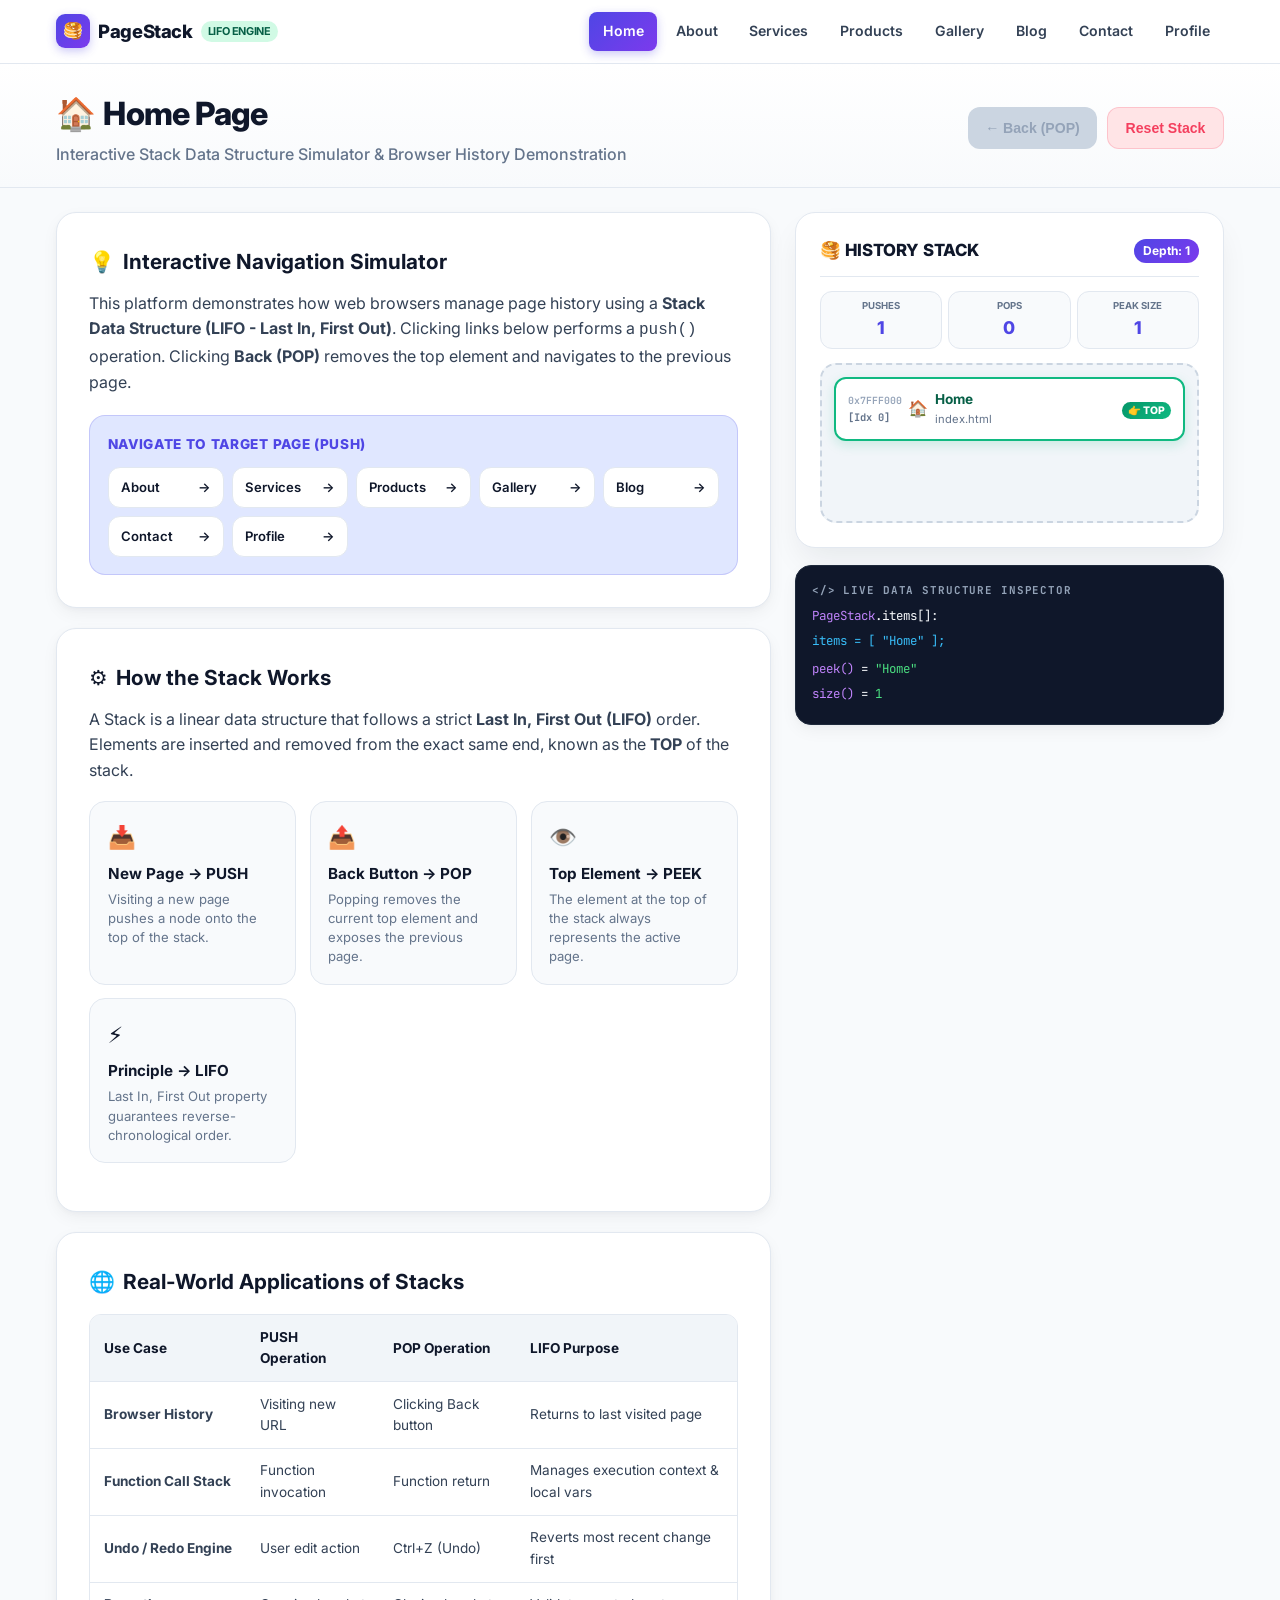
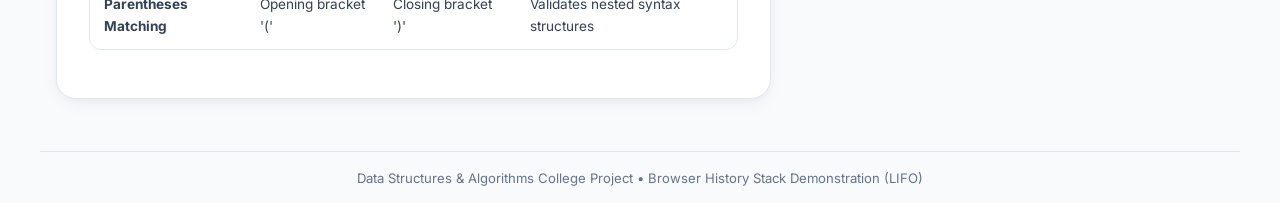
==== index.html @ 288c8013 "Transform mobile experience into native Mobile App UI: fixed bottom tab bar, floating stack controll" ====
<!DOCTYPE html>
<html lang="en">
<head>
    <meta charset="UTF-8">
    <meta name="viewport" content="width=device-width, initial-scale=1.0, shrink-to-fit=no">
    <title>Home - Page Stack History Demo</title>
    <link rel="stylesheet" href="css/style.css?v=1790517485830">
</head>
<body>

    <!-- Header Navbar -->
    <header class="site-header">
        <div class="header-container">
            <a href="index.html" class="brand-logo" data-page="Home">
                <div class="brand-icon">🥞</div>
                <span>PageStack</span>
                <span class="brand-badge">LIFO Engine</span>
            </a>
            <button class="mobile-toggle" aria-label="Toggle Menu">☰ Menu</button>
            <nav>
                <ul class="nav-menu">
                    <li><a href="index.html" class="nav-link active" data-page="Home">Home</a></li>
                    <li><a href="about.html" class="nav-link" data-page="About">About</a></li>
                    <li><a href="services.html" class="nav-link" data-page="Services">Services</a></li>
                    <li><a href="products.html" class="nav-link" data-page="Products">Products</a></li>
                    <li><a href="gallery.html" class="nav-link" data-page="Gallery">Gallery</a></li>
                    <li><a href="blog.html" class="nav-link" data-page="Blog">Blog</a></li>
                    <li><a href="contact.html" class="nav-link" data-page="Contact">Contact</a></li>
                    <li><a href="profile.html" class="nav-link" data-page="Profile">Profile</a></li>
                </ul>
            </nav>
        </div>
    </header>

    <!-- Hero Banner Header -->
    <section class="page-hero">
        <div class="hero-container">
            <div class="hero-title-group">
                <h1><span>🏠</span> Home Page</h1>
                <p class="hero-subtitle">Interactive Stack Data Structure Simulator & Browser History Demonstration</p>
            </div>
            <div class="control-actions">
                <button class="btn btn-back">← Back (POP)</button>
                <button class="btn btn-reset-stack">Reset Stack</button>
            </div>
        </div>
    </section>

    <!-- Main Content Layout -->
    <main class="main-layout">
        
        <!-- Left Main Content Column -->
        <section class="content-column">
            
            <div class="content-card">
                <h2 class="card-heading"><span>💡</span> Interactive Navigation Simulator</h2>
                <p class="card-intro">
                    This platform demonstrates how web browsers manage page history using a 
                    <strong>Stack Data Structure (LIFO - Last In, First Out)</strong>. 
                    Clicking links below performs a <code>push()</code> operation. Clicking <strong>Back (POP)</strong> 
                    removes the top element and navigates to the previous page.
                </p>

                <div class="quick-nav-card">
                    <div class="quick-nav-header">Navigate to Target Page (PUSH)</div>
                    <div class="quick-nav-links">
                        <a href="about.html" class="quick-nav-link" data-page="About">About <span>→</span></a>
                        <a href="services.html" class="quick-nav-link" data-page="Services">Services <span>→</span></a>
                        <a href="products.html" class="quick-nav-link" data-page="Products">Products <span>→</span></a>
                        <a href="gallery.html" class="quick-nav-link" data-page="Gallery">Gallery <span>→</span></a>
                        <a href="blog.html" class="quick-nav-link" data-page="Blog">Blog <span>→</span></a>
                        <a href="contact.html" class="quick-nav-link" data-page="Contact">Contact <span>→</span></a>
                        <a href="profile.html" class="quick-nav-link" data-page="Profile">Profile <span>→</span></a>
                    </div>
                </div>
            </div>

            <!-- "How the Stack Works" Educational Section -->
            <div class="content-card">
                <h2 class="card-heading"><span>⚙️</span> How the Stack Works</h2>
                <p class="card-intro">
                    A Stack is a linear data structure that follows a strict <strong>Last In, First Out (LIFO)</strong> order. 
                    Elements are inserted and removed from the exact same end, known as the <strong>TOP</strong> of the stack.
                </p>

                <div class="feature-grid">
                    <div class="feature-box">
                        <div class="feature-icon">📥</div>
                        <div class="feature-title">New Page &rarr; PUSH</div>
                        <div class="feature-desc">Visiting a new page pushes a node onto the top of the stack.</div>
                    </div>
                    <div class="feature-box">
                        <div class="feature-icon">📤</div>
                        <div class="feature-title">Back Button &rarr; POP</div>
                        <div class="feature-desc">Popping removes the current top element and exposes the previous page.</div>
                    </div>
                    <div class="feature-box">
                        <div class="feature-icon">👁️</div>
                        <div class="feature-title">Top Element &rarr; PEEK</div>
                        <div class="feature-desc">The element at the top of the stack always represents the active page.</div>
                    </div>
                    <div class="feature-box">
                        <div class="feature-icon">⚡</div>
                        <div class="feature-title">Principle &rarr; LIFO</div>
                        <div class="feature-desc">Last In, First Out property guarantees reverse-chronological order.</div>
                    </div>
                </div>
            </div>

            <!-- Real World Applications -->
            <div class="content-card">
                <h2 class="card-heading"><span>🌐</span> Real-World Applications of Stacks</h2>
                <div class="ds-table-wrapper">
                    <table class="ds-table">
                        <thead>
                            <tr>
                                <th>Use Case</th>
                                <th>PUSH Operation</th>
                                <th>POP Operation</th>
                                <th>LIFO Purpose</th>
                            </tr>
                        </thead>
                        <tbody>
                            <tr>
                                <td><strong>Browser History</strong></td>
                                <td>Visiting new URL</td>
                                <td>Clicking Back button</td>
                                <td>Returns to last visited page</td>
                            </tr>
                            <tr>
                                <td><strong>Function Call Stack</strong></td>
                                <td>Function invocation</td>
                                <td>Function return</td>
                                <td>Manages execution context & local vars</td>
                            </tr>
                            <tr>
                                <td><strong>Undo / Redo Engine</strong></td>
                                <td>User edit action</td>
                                <td>Ctrl+Z (Undo)</td>
                                <td>Reverts most recent change first</td>
                            </tr>
                            <tr>
                                <td><strong>Parentheses Matching</strong></td>
                                <td>Opening bracket '('</td>
                                <td>Closing bracket ')'</td>
                                <td>Validates nested syntax structures</td>
                            </tr>
                        </tbody>
                    </table>
                </div>
            </div>

        </section>

        <!-- Right Column: Visual Stack & State Inspector -->
        <aside class="sidebar-column">
            <div class="sidebar-stack-wrapper">
                
                <!-- Visual Memory Stack Card -->
                <div class="stack-card">
                    <div class="stack-header">
                        <div class="stack-title">
                            <span>🥞 HISTORY STACK</span>
                        </div>
                        <span class="stack-counter">Depth: <span id="stack-size-count">0</span></span>
                    </div>

                    <!-- Operation Metrics Dashboard -->
                    <div class="stats-row">
                        <div class="stat-card">
                            <div class="stat-label">PUSHES</div>
                            <div class="stat-val" id="stat-push-count">0</div>
                        </div>
                        <div class="stat-card">
                            <div class="stat-label">POPS</div>
                            <div class="stat-val" id="stat-pop-count">0</div>
                        </div>
                        <div class="stat-card">
                            <div class="stat-label">PEAK SIZE</div>
                            <div class="stat-val" id="stat-peak-count">0</div>
                        </div>
                    </div>

                    <!-- Visual Layered Stack Container -->
                    <div class="stack-viewport" id="visual-stack-container">
                        <!-- Dynamic stack items rendered here -->
                    </div>
                </div>

                <!-- Live Data Structure Inspector -->
                <div class="ds-inspector-card">
                    <div class="ds-inspector-header">&lt;/&gt; Live Data Structure Inspector</div>
                    <div class="ds-line"><span class="ds-var">PageStack</span>.items[]:</div>
                    <div class="ds-line" id="ds-array-code" style="color: #38bdf8;">items = [ "Home" ];</div>
                    <div class="ds-line" style="margin-top: 0.5rem;"><span class="ds-var">peek()</span> = <span class="ds-val" id="ds-peek-value">"Home"</span></div>
                    <div class="ds-line"><span class="ds-var">size()</span> = <span class="ds-val" id="ds-size-value">1</span></div>
                </div>

            </div>
        </aside>

    </main>

    <footer class="site-footer">
        <p>Data Structures & Algorithms College Project &bull; Browser History Stack Demonstration (LIFO)</p>
    </footer>

    <script src="js/stack.js?v=1790517485830"></script>
</body>
</html>
---- css/style.css ----
/* --------------------------------------------------------------------------
 * PageStack - Mobile App Architecture & Responsive Stylesheet
 * Responsive across Mobile (320px+), Tablet, and Desktop
 * -------------------------------------------------------------------------- */

@import url('https://fonts.googleapis.com/css2?family=Inter:wght@400;500;600;700;800&family=JetBrains+Mono:wght@500;700&display=swap');

:root {
    --font-main: 'Inter', system-ui, -apple-system, BlinkMacSystemFont, sans-serif;
    --font-code: 'JetBrains Mono', Consolas, monospace;
    
    /* Slate & Dark Neutrals */
    --bg-main: #f8fafc;
    --card-bg: #ffffff;
    --border-color: #e2e8f0;
    --border-hover: #cbd5e1;
    --text-primary: #0f172a;
    --text-secondary: #334155;
    --text-muted: #64748b;
    
    /* Vibrant Pastel & Accent Colors */
    --primary: #4f46e5;
    --primary-gradient: linear-gradient(135deg, #4f46e5 0%, #7c3aed 100%);
    --primary-light: #eef2ff;
    --primary-soft: #e0e7ff;
    
    --top-accent: #10b981;
    --top-gradient: linear-gradient(135deg, #059669 0%, #10b981 100%);
    --top-soft: #d1fae5;
    --top-text: #065f46;
    
    --accent-cyan: #06b6d4;
    --accent-amber: #f59e0b;
    --accent-rose: #f43f5e;
    --accent-rose-soft: #ffe4e6;
    
    --radius-sm: 8px;
    --radius-md: 12px;
    --radius-lg: 16px;
    --radius-xl: 20px;
    
    --shadow-sm: 0 2px 4px rgba(15, 23, 42, 0.04);
    --shadow-md: 0 6px 18px -2px rgba(15, 23, 42, 0.06), 0 2px 6px -1px rgba(15, 23, 42, 0.03);
    --shadow-lg: 0 16px 32px -6px rgba(15, 23, 42, 0.08);
}

/* Base Reset to stop body overflow */
*, *::before, *::after {
    box-sizing: border-box;
    margin: 0;
    padding: 0;
    max-width: 100%;
}

html, body {
    width: 100%;
    max-width: 100%;
    overflow-x: hidden !important;
    position: relative;
    background-color: var(--bg-main);
    color: var(--text-primary);
    font-family: var(--font-main);
    line-height: 1.6;
    -webkit-font-smoothing: antialiased;
}

/* Header & Navigation */
.site-header {
    width: 100%;
    background-color: rgba(255, 255, 255, 0.98);
    backdrop-filter: blur(12px);
    border-bottom: 1px solid var(--border-color);
    position: sticky;
    top: 0;
    z-index: 500;
}

.header-container {
    width: 100%;
    max-width: 1200px;
    margin: 0 auto;
    padding: 0.75rem 1rem;
    display: flex;
    justify-content: space-between;
    align-items: center;
    gap: 0.75rem;
}

.brand-logo {
    display: flex;
    align-items: center;
    gap: 0.5rem;
    font-size: 1.15rem;
    font-weight: 800;
    color: var(--text-primary);
    text-decoration: none;
    letter-spacing: -0.02em;
    flex-shrink: 0;
}

.brand-icon {
    width: 34px;
    height: 34px;
    background: var(--primary-gradient);
    color: #ffffff;
    border-radius: 9px;
    display: flex;
    align-items: center;
    justify-content: center;
    font-size: 1rem;
    box-shadow: 0 3px 10px rgba(79, 70, 229, 0.3);
}

.brand-badge {
    background: var(--top-soft);
    color: var(--top-text);
    font-size: 0.68rem;
    padding: 2px 7px;
    border-radius: 12px;
    font-weight: 700;
    text-transform: uppercase;
}

/* Mobile Toggle Hamburger */
.mobile-toggle {
    display: none;
    background: #f1f5f9;
    border: 1px solid var(--border-color);
    border-radius: var(--radius-sm);
    padding: 0.4rem 0.75rem;
    font-size: 0.9rem;
    font-weight: 700;
    cursor: pointer;
    color: var(--text-primary);
    min-height: 40px;
    align-items: center;
    justify-content: center;
    gap: 0.4rem;
}

.nav-menu {
    display: flex;
    align-items: center;
    gap: 0.3rem;
    list-style: none;
}

.nav-link {
    display: inline-flex;
    align-items: center;
    padding: 0.5rem 0.85rem;
    color: var(--text-secondary);
    text-decoration: none;
    border-radius: var(--radius-sm);
    font-weight: 600;
    font-size: 0.88rem;
    min-height: 38px;
    transition: all 0.2s ease;
}

.nav-link:hover {
    color: var(--primary);
    background-color: var(--primary-soft);
}

.nav-link.active {
    color: #ffffff;
    background: var(--primary-gradient);
    box-shadow: 0 3px 10px rgba(79, 70, 229, 0.3);
}

/* Hero Section */
.page-hero {
    width: 100%;
    background: linear-gradient(180deg, #ffffff 0%, var(--bg-main) 100%);
    border-bottom: 1px solid var(--border-color);
    padding: 1.5rem 0 1.25rem 0;
}

.hero-container {
    width: 100%;
    max-width: 1200px;
    margin: 0 auto;
    padding: 0 1rem;
    display: flex;
    justify-content: space-between;
    align-items: center;
    flex-wrap: wrap;
    gap: 1rem;
}

.hero-title-group {
    flex: 1;
    min-width: 260px;
}

.hero-title-group h1 {
    font-size: clamp(1.3rem, 4vw, 2rem);
    font-weight: 800;
    letter-spacing: -0.02em;
    color: var(--text-primary);
    display: flex;
    align-items: center;
    gap: 0.5rem;
}

.hero-subtitle {
    color: var(--text-muted);
    font-size: clamp(0.85rem, 2.2vw, 1rem);
    margin-top: 0.2rem;
    font-weight: 500;
}

/* Action Control Buttons */
.control-actions {
    display: flex;
    align-items: center;
    gap: 0.6rem;
}

.btn {
    display: inline-flex;
    align-items: center;
    justify-content: center;
    gap: 0.4rem;
    padding: 0.6rem 1.1rem;
    border-radius: var(--radius-md);
    font-weight: 700;
    font-size: 0.88rem;
    min-height: 42px;
    cursor: pointer;
    border: none;
    transition: all 0.2s ease;
    text-decoration: none;
    white-space: nowrap;
}

.btn-back {
    background: var(--primary-gradient);
    color: #ffffff;
    box-shadow: 0 3px 10px rgba(79, 70, 229, 0.25);
}

.btn-back:hover:not(.disabled) {
    transform: translateY(-2px);
    box-shadow: 0 6px 16px rgba(79, 70, 229, 0.35);
}

.btn-back.disabled {
    background: #cbd5e1;
    color: #94a3b8;
    cursor: not-allowed;
    box-shadow: none;
}

.btn-reset-stack {
    background: var(--accent-rose-soft);
    color: var(--accent-rose);
    border: 1px solid rgba(244, 63, 94, 0.2);
}

.btn-reset-stack:hover {
    background: #fecdd3;
    transform: translateY(-2px);
}

/* Main Layout Grid */
.main-layout {
    width: 100%;
    max-width: 1200px;
    margin: 1.5rem auto;
    padding: 0 1rem;
    display: grid;
    grid-template-columns: 1fr;
    gap: 1.5rem;
}

@media (min-width: 960px) {
    .main-layout {
        grid-template-columns: 1.25fr 0.75fr;
    }
}

.content-column, .sidebar-column {
    width: 100%;
    min-width: 0;
}

/* Content Cards */
.content-card {
    width: 100%;
    background: var(--card-bg);
    border-radius: var(--radius-xl);
    padding: clamp(1.1rem, 3.5vw, 2rem);
    border: 1px solid var(--border-color);
    box-shadow: var(--shadow-md);
    margin-bottom: 1.25rem;
    overflow: hidden;
}

.card-heading {
    font-size: clamp(1.1rem, 3vw, 1.3rem);
    font-weight: 700;
    color: var(--text-primary);
    margin-bottom: 0.75rem;
    display: flex;
    align-items: center;
    gap: 0.5rem;
}

.card-intro {
    font-size: clamp(0.9rem, 2vw, 1rem);
    color: var(--text-secondary);
    line-height: 1.6;
    margin-bottom: 1.1rem;
}

/* Feature Grid */
.feature-grid {
    width: 100%;
    display: grid;
    grid-template-columns: repeat(auto-fit, minmax(180px, 1fr));
    gap: 0.85rem;
    margin: 1rem 0;
}

.feature-box {
    background: #f8fafc;
    border: 1px solid var(--border-color);
    border-radius: var(--radius-lg);
    padding: 1.1rem;
    transition: all 0.2s ease;
}

.feature-box:hover {
    border-color: var(--primary);
    background: #ffffff;
    box-shadow: var(--shadow-md);
    transform: translateY(-2px);
}

.feature-icon {
    font-size: 1.4rem;
    margin-bottom: 0.4rem;
}

.feature-title {
    font-size: 0.95rem;
    font-weight: 700;
    color: var(--text-primary);
    margin-bottom: 0.25rem;
}

.feature-desc {
    font-size: 0.82rem;
    color: var(--text-muted);
    line-height: 1.45;
}

/* Data Tables */
.ds-table-wrapper {
    width: 100%;
    max-width: 100%;
    overflow-x: auto !important;
    border-radius: var(--radius-md);
    border: 1px solid var(--border-color);
    margin: 1rem 0;
    -webkit-overflow-scrolling: touch;
}

.ds-table {
    width: 100%;
    min-width: 450px;
    border-collapse: collapse;
    font-size: 0.85rem;
    text-align: left;
}

.ds-table th {
    background: #f1f5f9;
    color: var(--text-primary);
    font-weight: 700;
    padding: 0.7rem 0.85rem;
    border-bottom: 1px solid var(--border-color);
}

.ds-table td {
    padding: 0.7rem 0.85rem;
    border-bottom: 1px solid var(--border-color);
    color: var(--text-secondary);
}

.ds-table tr:last-child td {
    border-bottom: none;
}

.badge-code {
    font-family: var(--font-code);
    background: #e2e8f0;
    color: #334155;
    padding: 2px 5px;
    border-radius: 4px;
    font-size: 0.78rem;
}

.badge-o1 {
    background: var(--top-soft);
    color: var(--top-text);
    font-weight: 700;
    padding: 2px 7px;
    border-radius: 5px;
    font-family: var(--font-code);
}

/* Code Blocks */
.code-block {
    width: 100%;
    background: #0f172a;
    color: #f8fafc;
    border-radius: var(--radius-md);
    padding: 0.9rem;
    font-family: var(--font-code);
    font-size: clamp(0.75rem, 2vw, 0.85rem);
    line-height: 1.55;
    overflow-x: auto !important;
    margin: 0.85rem 0;
    border: 1px solid #1e293b;
    -webkit-overflow-scrolling: touch;
}

.code-keyword { color: #c084fc; font-weight: bold; }
.code-func { color: #38bdf8; font-weight: bold; }
.code-string { color: #4ade80; }
.code-comment { color: #64748b; font-style: italic; }

/* Quick Navigation Links */
.quick-nav-card {
    width: 100%;
    margin-top: 1.25rem;
    background: var(--primary-soft);
    border-radius: var(--radius-lg);
    padding: 1.1rem;
    border: 1px solid rgba(79, 70, 229, 0.2);
}

.quick-nav-header {
    font-size: 0.85rem;
    font-weight: 800;
    color: var(--primary);
    text-transform: uppercase;
    letter-spacing: 0.05em;
    margin-bottom: 0.75rem;
}

.quick-nav-links {
    width: 100%;
    display: grid;
    grid-template-columns: repeat(auto-fill, minmax(110px, 1fr));
    gap: 0.5rem;
}

.quick-nav-link {
    display: flex;
    align-items: center;
    justify-content: space-between;
    padding: 0.55rem 0.75rem;
    background: #ffffff;
    border: 1px solid var(--border-color);
    border-radius: var(--radius-md);
    color: var(--text-primary);
    text-decoration: none;
    font-weight: 600;
    font-size: 0.82rem;
    min-height: 40px;
    transition: all 0.2s ease;
}

.quick-nav-link:hover {
    border-color: var(--primary);
    background: var(--primary);
    color: #ffffff;
}

/* Sidebar Stack Inspector */
.sidebar-stack-wrapper {
    width: 100%;
    position: sticky;
    top: 4.5rem;
    display: flex;
    flex-direction: column;
    gap: 1.1rem;
}

.stack-card {
    width: 100%;
    background: var(--card-bg);
    border-radius: var(--radius-xl);
    padding: clamp(1.1rem, 3vw, 1.5rem);
    border: 1px solid var(--border-color);
    box-shadow: var(--shadow-lg);
}

.stack-header {
    display: flex;
    justify-content: space-between;
    align-items: center;
    padding-bottom: 0.75rem;
    border-bottom: 1px solid var(--border-color);
    margin-bottom: 0.85rem;
}

.stack-title {
    font-size: 1.05rem;
    font-weight: 800;
    color: var(--text-primary);
    display: flex;
    align-items: center;
    gap: 0.4rem;
}

.stack-counter {
    background: var(--primary-gradient);
    color: #ffffff;
    padding: 2px 9px;
    border-radius: 16px;
    font-size: 0.75rem;
    font-weight: 700;
}

/* Stats Row */
.stats-row {
    width: 100%;
    display: grid;
    grid-template-columns: repeat(3, 1fr);
    gap: 0.4rem;
    margin-bottom: 0.85rem;
}

.stat-card {
    background: #f8fafc;
    border: 1px solid var(--border-color);
    border-radius: var(--radius-md);
    padding: 0.4rem 0.2rem;
    text-align: center;
}

.stat-label {
    font-size: 0.6rem;
    font-weight: 700;
    color: var(--text-muted);
    text-transform: uppercase;
}

.stat-val {
    font-size: 1.1rem;
    font-weight: 800;
    color: var(--primary);
}

/* Stack Viewport */
.stack-viewport {
    width: 100%;
    background: #f1f5f9;
    border: 2px dashed #cbd5e1;
    border-radius: var(--radius-lg);
    padding: 0.75rem;
    min-height: 160px;
    display: flex;
    flex-direction: column;
    justify-content: flex-start;
}

.stack-items-wrapper {
    width: 100%;
    display: flex;
    flex-direction: column;
    gap: 0.5rem;
}

.stack-item {
    width: 100%;
    background: #ffffff;
    border: 1px solid var(--border-color);
    border-radius: var(--radius-md);
    padding: 0.65rem 0.75rem;
    display: flex;
    align-items: center;
    justify-content: space-between;
    gap: 0.4rem;
    transition: all 0.25s ease;
}

.stack-item.top-item {
    border: 2px solid var(--top-accent);
    box-shadow: 0 4px 12px rgba(16, 185, 129, 0.18);
}

.stack-item-meta {
    display: flex;
    flex-direction: column;
    flex-shrink: 0;
}

.mem-addr {
    font-family: var(--font-code);
    font-size: 0.62rem;
    color: #94a3b8;
    font-weight: 600;
}

.stack-idx {
    font-family: var(--font-code);
    font-size: 0.65rem;
    color: var(--text-muted);
    font-weight: 700;
}

.stack-item-main {
    display: flex;
    align-items: center;
    gap: 0.4rem;
    min-width: 0;
    flex: 1;
}

.item-icon {
    font-size: 1rem;
    flex-shrink: 0;
}

.item-text {
    min-width: 0;
    overflow: hidden;
}

.item-name {
    font-weight: 700;
    font-size: 0.85rem;
    color: var(--text-primary);
    white-space: nowrap;
    text-overflow: ellipsis;
    overflow: hidden;
}

.top-item .item-name {
    color: var(--top-text);
}

.item-url {
    font-size: 0.7rem;
    color: var(--text-muted);
    white-space: nowrap;
    text-overflow: ellipsis;
    overflow: hidden;
}

.stack-item-badges {
    flex-shrink: 0;
}

.badge {
    font-size: 0.65rem;
    font-weight: 800;
    padding: 2px 6px;
    border-radius: 10px;
    white-space: nowrap;
}

.badge-top {
    background: var(--top-gradient);
    color: #ffffff;
}

.badge-bottom {
    background: #e2e8f0;
    color: #475569;
}

.stack-empty {
    text-align: center;
    color: var(--text-muted);
    font-style: italic;
    padding: 2rem 0.5rem;
}

/* Inspector Card */
.ds-inspector-card {
    width: 100%;
    background: #0f172a;
    color: #f8fafc;
    border-radius: var(--radius-lg);
    padding: 1rem;
    font-family: var(--font-code);
    font-size: 0.78rem;
    border: 1px solid #1e293b;
    box-shadow: var(--shadow-md);
    overflow-x: auto;
}

.ds-inspector-header {
    color: #94a3b8;
    font-size: 0.68rem;
    font-weight: 700;
    text-transform: uppercase;
    letter-spacing: 0.08em;
    margin-bottom: 0.4rem;
}

.ds-line {
    margin-bottom: 0.3rem;
    word-break: break-all;
}

.ds-var { color: #c084fc; }
.ds-val { color: #4ade80; }

/* Toast */
.stack-toast {
    position: fixed;
    bottom: 4.5rem;
    right: 1rem;
    left: 1rem;
    max-width: 360px;
    margin-left: auto;
    background: #0f172a;
    color: #ffffff;
    padding: 0.75rem 1.1rem;
    border-radius: var(--radius-md);
    font-size: 0.85rem;
    font-weight: 600;
    box-shadow: var(--shadow-lg);
    border: 1px solid #334155;
    transform: translateY(80px);
    opacity: 0;
    transition: all 0.3s cubic-bezier(0.175, 0.885, 0.32, 1.275);
    z-index: 1000;
}

.stack-toast.show {
    transform: translateY(0);
    opacity: 1;
}

/* Site Footer */
.site-footer {
    width: 100%;
    max-width: 1200px;
    margin: 2rem auto 0 auto;
    padding: 1rem;
    border-top: 1px solid var(--border-color);
    text-align: center;
    color: var(--text-muted);
    font-size: 0.82rem;
}

/* --------------------------------------------------------------------------
 * Mobile App Bottom Bar & Mobile Floating Bar
 * -------------------------------------------------------------------------- */

.mobile-app-bottom-bar {
    display: none;
    position: fixed;
    bottom: 0;
    left: 0;
    right: 0;
    height: 60px;
    background: rgba(255, 255, 255, 0.98);
    backdrop-filter: blur(16px);
    border-top: 1px solid var(--border-color);
    z-index: 950;
    box-shadow: 0 -4px 16px rgba(15, 23, 42, 0.08);
    justify-content: space-around;
    align-items: center;
    overflow-x: auto;
    -webkit-overflow-scrolling: touch;
    scrollbar-width: none;
}

.mobile-app-bottom-bar::-webkit-scrollbar {
    display: none;
}

.mobile-app-tab {
    display: flex;
    flex-direction: column;
    align-items: center;
    justify-content: center;
    gap: 2px;
    padding: 4px 6px;
    color: var(--text-muted);
    text-decoration: none;
    font-size: 0.68rem;
    font-weight: 600;
    min-width: 44px;
    transition: all 0.2s ease;
}

.mobile-app-tab .tab-icon {
    font-size: 1.15rem;
}

.mobile-app-tab.active {
    color: var(--primary);
    font-weight: 800;
}

.mobile-app-tab.active .tab-icon {
    transform: translateY(-2px);
}

/* Mobile Floating Controller Bar */
.mobile-floating-stack-bar {
    display: none;
    position: fixed;
    bottom: 66px;
    left: 1rem;
    right: 1rem;
    background: #0f172a;
    color: #ffffff;
    padding: 0.5rem 0.85rem;
    border-radius: 30px;
    box-shadow: var(--shadow-lg);
    z-index: 900;
    justify-content: space-between;
    align-items: center;
    border: 1px solid #334155;
}

.m-stack-info {
    display: flex;
    align-items: center;
    gap: 0.4rem;
    font-size: 0.82rem;
}

.m-stack-icon { font-size: 1rem; }
.m-stack-text { font-weight: 600; }
.m-stack-badge {
    background: var(--primary);
    color: #ffffff;
    font-size: 0.7rem;
    font-weight: 800;
    padding: 1px 7px;
    border-radius: 10px;
}

.m-pop-btn {
    padding: 0.35rem 0.85rem !important;
    font-size: 0.78rem !important;
    min-height: 32px !important;
    border-radius: 20px !important;
}

/* --------------------------------------------------------------------------
 * Mobile Breakpoints (<960px Tablet, <768px Mobile, <480px Small Phones)
 * -------------------------------------------------------------------------- */

@media (max-width: 960px) {
    .sidebar-stack-wrapper {
        position: static;
    }
}

@media (max-width: 768px) {
    .mobile-app-bottom-bar {
        display: flex;
    }

    .mobile-floating-stack-bar {
        display: flex;
    }

    body {
        padding-bottom: 120px;
    }

    .mobile-toggle {
        display: inline-flex;
    }

    .header-container {
        padding: 0.6rem 0.85rem;
        flex-wrap: wrap;
    }

    .nav-menu {
        display: none;
        width: 100%;
        flex-direction: column;
        align-items: stretch;
        gap: 0.3rem;
        padding-top: 0.6rem;
        border-top: 1px solid var(--border-color);
        margin-top: 0.4rem;
    }

    .nav-menu.mobile-open {
        display: flex;
    }

    .nav-link {
        width: 100%;
        padding: 0.65rem 0.85rem;
        font-size: 0.9rem;
        border-radius: var(--radius-md);
        justify-content: flex-start;
    }

    .hero-container {
        flex-direction: column;
        align-items: stretch;
        padding: 0 0.85rem;
        gap: 0.85rem;
    }

    .control-actions {
        width: 100%;
        display: grid;
        grid-template-columns: 1fr 1fr;
        gap: 0.5rem;
    }

    .control-actions .btn {
        width: 100%;
        padding: 0.65rem 0.4rem;
        font-size: 0.82rem;
    }

    .main-layout {
        padding: 0 0.85rem;
        margin: 1rem auto;
        gap: 1rem;
    }

    .quick-nav-links {
        grid-template-columns: repeat(2, 1fr);
    }
}

@media (max-width: 480px) {
    .quick-nav-links {
        grid-template-columns: repeat(2, 1fr);
    }

    .stats-row {
        grid-template-columns: repeat(3, 1fr);
        gap: 0.25rem;
    }

    .stat-card {
        padding: 0.3rem 0.1rem;
    }

    .stat-val {
        font-size: 0.95rem;
    }

    .stat-label {
        font-size: 0.55rem;
    }

    .stack-item {
        padding: 0.55rem 0.5rem;
    }

    .mem-addr {
        display: none;
    }
}
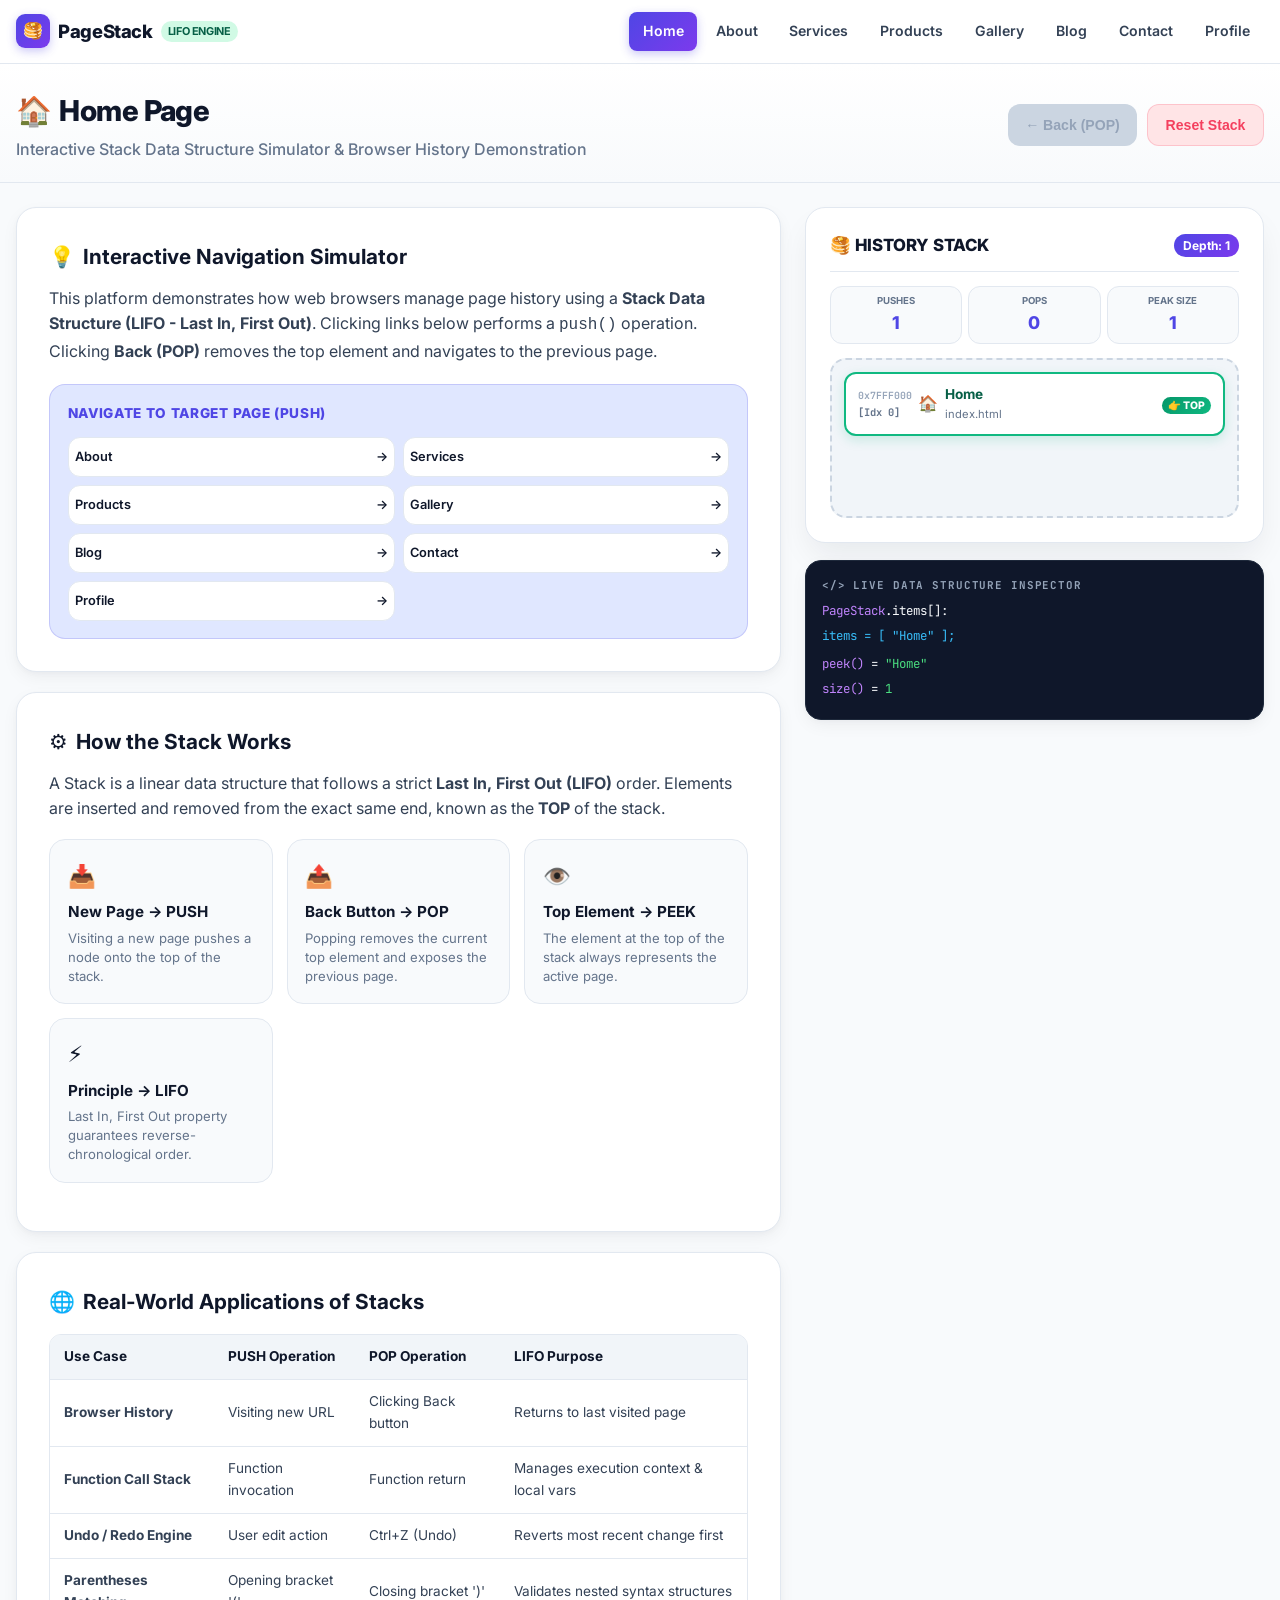
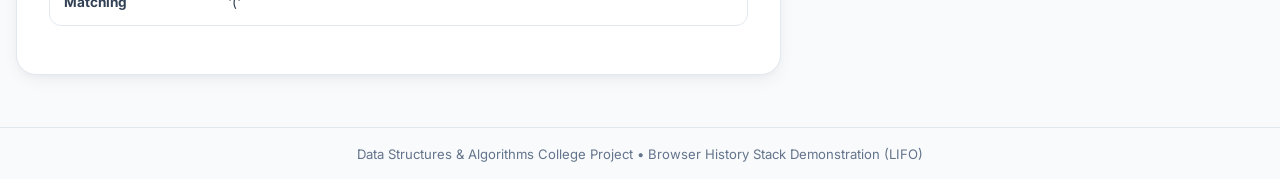
==== commit 2b052308: "Bulletproof mobile responsive overhaul: embedded inline mobile styles, forced 375px Chrome DevTools " ====
--- a/index.html
+++ b/index.html
@@ -5,6 +5,97 @@
     <meta name="viewport" content="width=device-width, initial-scale=1.0, shrink-to-fit=no">
     <title>Home - Page Stack History Demo</title>
     <link rel="stylesheet" href="css/style.css?v=1790517485830">
+
+    <!-- Bulletproof Mobile Responsive Meta & Style Override -->
+    <meta name="viewport" content="width=device-width, initial-scale=1.0, maximum-scale=1.0, user-scalable=no">
+    <style>
+        html, body {
+            width: 100% !important;
+            max-width: 100% !important;
+            overflow-x: hidden !important;
+            margin: 0 !important;
+            padding: 0 !important;
+        }
+        *, *::before, *::after {
+            box-sizing: border-box !important;
+            max-width: 100% !important;
+            word-wrap: break-word !important;
+            overflow-wrap: break-word !important;
+        }
+        .header-container, .hero-container, .main-layout, .content-card, .stack-card, .quick-nav-card, .quick-nav-links, .feature-grid, .stats-row {
+            width: 100% !important;
+            max-width: 100% !important;
+            box-sizing: border-box !important;
+        }
+        .hero-title-group h1 {
+            font-size: clamp(1.2rem, 5vw, 1.8rem) !important;
+            word-break: break-word !important;
+        }
+        .quick-nav-links {
+            display: grid !important;
+            grid-template-columns: repeat(2, minmax(0, 1fr)) !important;
+            gap: 8px !important;
+        }
+        .quick-nav-link {
+            width: 100% !important;
+            padding: 8px 6px !important;
+            font-size: 0.8rem !important;
+            justify-content: space-between !important;
+        }
+        @media (max-width: 768px) {
+            .header-container {
+                flex-wrap: wrap !important;
+                padding: 8px 12px !important;
+            }
+            .mobile-toggle {
+                display: inline-flex !important;
+            }
+            .nav-menu {
+                display: none !important;
+                width: 100% !important;
+                flex-direction: column !important;
+                gap: 4px !important;
+            }
+            .nav-menu.mobile-open {
+                display: flex !important;
+            }
+            .control-actions {
+                width: 100% !important;
+                display: grid !important;
+                grid-template-columns: 1fr 1fr !important;
+                gap: 8px !important;
+            }
+            .control-actions .btn {
+                width: 100% !important;
+                padding: 10px 4px !important;
+                font-size: 0.82rem !important;
+            }
+            .main-layout {
+                padding: 0 10px !important;
+                margin: 10px auto !important;
+                grid-template-columns: 1fr !important;
+            }
+            .content-card {
+                padding: 14px !important;
+            }
+        }
+        @media (max-width: 480px) {
+            .quick-nav-links {
+                grid-template-columns: repeat(2, minmax(0, 1fr)) !important;
+            }
+            .stats-row {
+                grid-template-columns: repeat(3, 1fr) !important;
+                gap: 4px !important;
+            }
+            .stat-card {
+                padding: 4px 2px !important;
+            }
+            .stat-val {
+                font-size: 0.95rem !important;
+            }
+        }
+    </style>
+
 </head>
 <body>
 
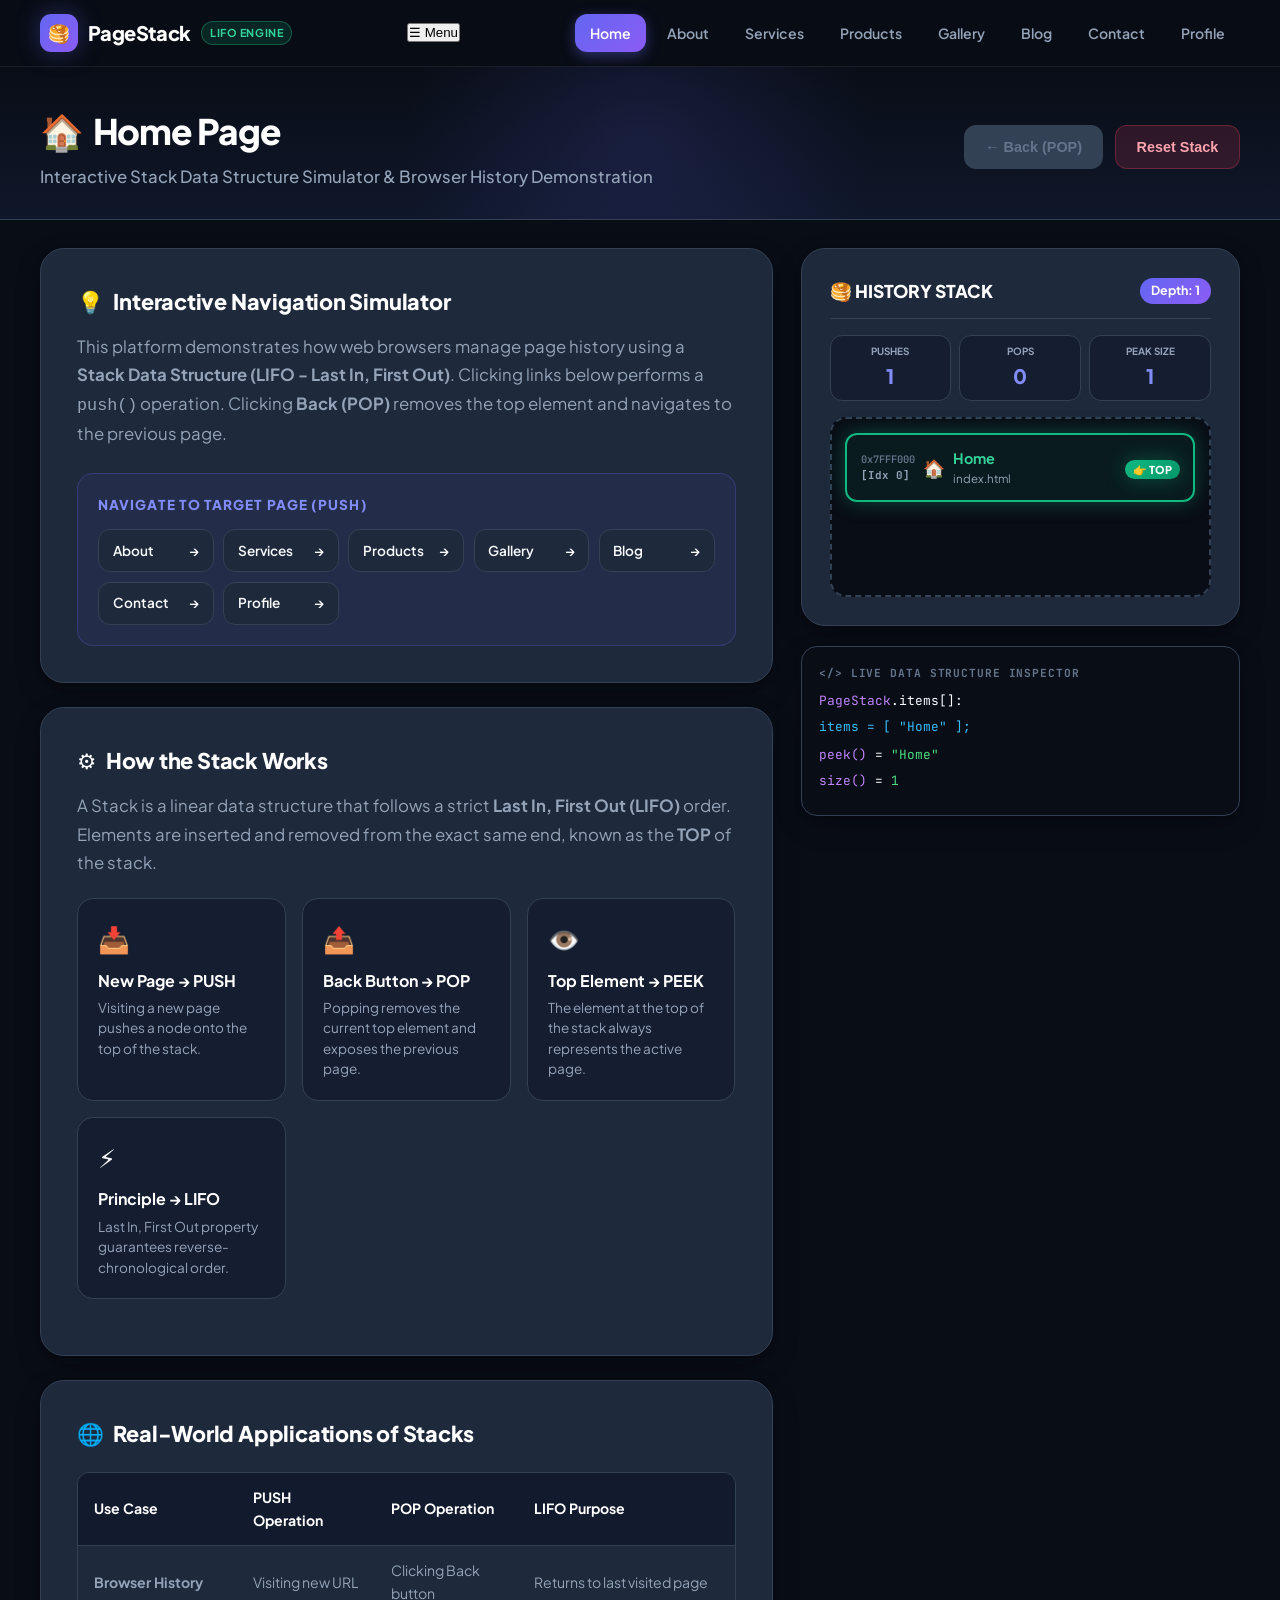
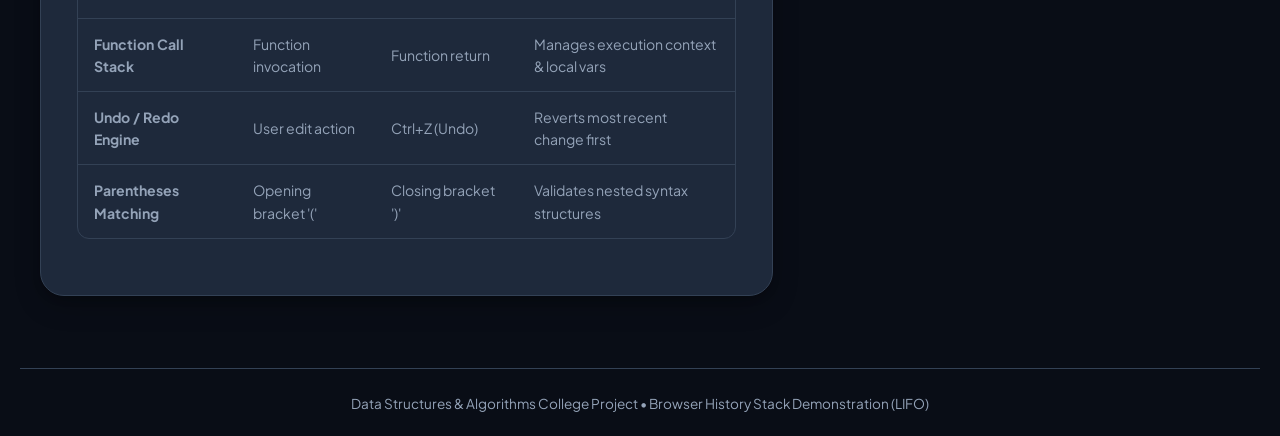
==== commit d582e1de: "Enforce Elite Dark SaaS theme: cleaned inline light-mode head overrides across all 8 HTML files, cac" ====
--- a/index.html
+++ b/index.html
@@ -2,99 +2,11 @@
 <html lang="en">
 <head>
     <meta charset="UTF-8">
-    <meta name="viewport" content="width=device-width, initial-scale=1.0, shrink-to-fit=no">
+    <meta name="viewport" content="width=device-width, initial-scale=1.0, maximum-scale=1.0, user-scalable=no">
     <title>Home - Page Stack History Demo</title>
-    <link rel="stylesheet" href="css/style.css?v=1790517485830">
-
-    <!-- Bulletproof Mobile Responsive Meta & Style Override -->
-    <meta name="viewport" content="width=device-width, initial-scale=1.0, maximum-scale=1.0, user-scalable=no">
-    <style>
-        html, body {
-            width: 100% !important;
-            max-width: 100% !important;
-            overflow-x: hidden !important;
-            margin: 0 !important;
-            padding: 0 !important;
-        }
-        *, *::before, *::after {
-            box-sizing: border-box !important;
-            max-width: 100% !important;
-            word-wrap: break-word !important;
-            overflow-wrap: break-word !important;
-        }
-        .header-container, .hero-container, .main-layout, .content-card, .stack-card, .quick-nav-card, .quick-nav-links, .feature-grid, .stats-row {
-            width: 100% !important;
-            max-width: 100% !important;
-            box-sizing: border-box !important;
-        }
-        .hero-title-group h1 {
-            font-size: clamp(1.2rem, 5vw, 1.8rem) !important;
-            word-break: break-word !important;
-        }
-        .quick-nav-links {
-            display: grid !important;
-            grid-template-columns: repeat(2, minmax(0, 1fr)) !important;
-            gap: 8px !important;
-        }
-        .quick-nav-link {
-            width: 100% !important;
-            padding: 8px 6px !important;
-            font-size: 0.8rem !important;
-            justify-content: space-between !important;
-        }
-        @media (max-width: 768px) {
-            .header-container {
-                flex-wrap: wrap !important;
-                padding: 8px 12px !important;
-            }
-            .mobile-toggle {
-                display: inline-flex !important;
-            }
-            .nav-menu {
-                display: none !important;
-                width: 100% !important;
-                flex-direction: column !important;
-                gap: 4px !important;
-            }
-            .nav-menu.mobile-open {
-                display: flex !important;
-            }
-            .control-actions {
-                width: 100% !important;
-                display: grid !important;
-                grid-template-columns: 1fr 1fr !important;
-                gap: 8px !important;
-            }
-            .control-actions .btn {
-                width: 100% !important;
-                padding: 10px 4px !important;
-                font-size: 0.82rem !important;
-            }
-            .main-layout {
-                padding: 0 10px !important;
-                margin: 10px auto !important;
-                grid-template-columns: 1fr !important;
-            }
-            .content-card {
-                padding: 14px !important;
-            }
-        }
-        @media (max-width: 480px) {
-            .quick-nav-links {
-                grid-template-columns: repeat(2, minmax(0, 1fr)) !important;
-            }
-            .stats-row {
-                grid-template-columns: repeat(3, 1fr) !important;
-                gap: 4px !important;
-            }
-            .stat-card {
-                padding: 4px 2px !important;
-            }
-            .stat-val {
-                font-size: 0.95rem !important;
-            }
-        }
-    </style>
+    <link rel="stylesheet" href="css/style.css?v=3.0">
+
+    
 
 </head>
 <body>
@@ -296,6 +208,6 @@
         <p>Data Structures & Algorithms College Project &bull; Browser History Stack Demonstration (LIFO)</p>
     </footer>
 
-    <script src="js/stack.js?v=1790517485830"></script>
+    <script src="js/stack.js?v=3.0"></script>
 </body>
 </html>
--- a/css/style.css
+++ b/css/style.css
@@ -1,50 +1,51 @@
 /* --------------------------------------------------------------------------
- * PageStack - Mobile App Architecture & Responsive Stylesheet
- * Responsive across Mobile (320px+), Tablet, and Desktop
+ * PageStack - Elite Modern SaaS UI Design System
+ * Inspired by Linear.app, Vercel, and Stripe Design Standards
+ * Dark Slate & Neon Accent Palette with Glassmorphism & Liquid Responsiveness
  * -------------------------------------------------------------------------- */
 
-@import url('https://fonts.googleapis.com/css2?family=Inter:wght@400;500;600;700;800&family=JetBrains+Mono:wght@500;700&display=swap');
+@import url('https://fonts.googleapis.com/css2?family=Plus+Jakarta+Sans:wght@400;500;600;700;800&family=JetBrains+Mono:wght@500;700&display=swap');
 
 :root {
-    --font-main: 'Inter', system-ui, -apple-system, BlinkMacSystemFont, sans-serif;
+    --font-main: 'Plus Jakarta Sans', system-ui, -apple-system, sans-serif;
     --font-code: 'JetBrains Mono', Consolas, monospace;
     
-    /* Slate & Dark Neutrals */
-    --bg-main: #f8fafc;
-    --card-bg: #ffffff;
-    --border-color: #e2e8f0;
-    --border-hover: #cbd5e1;
-    --text-primary: #0f172a;
-    --text-secondary: #334155;
-    --text-muted: #64748b;
+    /* Dark Slate & Modern Tech Palette */
+    --bg-dark: #090d16;
+    --bg-main: #0f172a;
+    --card-bg: #1e293b;
+    --card-border: #334155;
+    --card-hover: #475569;
     
-    /* Vibrant Pastel & Accent Colors */
-    --primary: #4f46e5;
-    --primary-gradient: linear-gradient(135deg, #4f46e5 0%, #7c3aed 100%);
-    --primary-light: #eef2ff;
-    --primary-soft: #e0e7ff;
+    --text-bright: #ffffff;
+    --text-main: #f8fafc;
+    --text-muted: #94a3b8;
+    --text-subtle: #64748b;
+    
+    /* Elite Neon & Pastel Accents */
+    --primary: #6366f1;
+    --primary-gradient: linear-gradient(135deg, #6366f1 0%, #8b5cf6 100%);
+    --primary-glow: 0 0 25px rgba(99, 102, 241, 0.35);
     
     --top-accent: #10b981;
-    --top-gradient: linear-gradient(135deg, #059669 0%, #10b981 100%);
-    --top-soft: #d1fae5;
-    --top-text: #065f46;
+    --top-gradient: linear-gradient(135deg, #10b981 0%, #059669 100%);
+    --top-glow: 0 0 20px rgba(16, 185, 129, 0.35);
     
     --accent-cyan: #06b6d4;
+    --accent-purple: #a855f7;
+    --accent-rose: #f43f5e;
     --accent-amber: #f59e0b;
-    --accent-rose: #f43f5e;
-    --accent-rose-soft: #ffe4e6;
     
     --radius-sm: 8px;
     --radius-md: 12px;
     --radius-lg: 16px;
-    --radius-xl: 20px;
+    --radius-xl: 24px;
     
-    --shadow-sm: 0 2px 4px rgba(15, 23, 42, 0.04);
-    --shadow-md: 0 6px 18px -2px rgba(15, 23, 42, 0.06), 0 2px 6px -1px rgba(15, 23, 42, 0.03);
-    --shadow-lg: 0 16px 32px -6px rgba(15, 23, 42, 0.08);
-}
-
-/* Base Reset to stop body overflow */
+    --shadow-card: 0 10px 30px -5px rgba(0, 0, 0, 0.3), 0 4px 10px -2px rgba(0, 0, 0, 0.2);
+    --shadow-glow: 0 0 30px rgba(99, 102, 241, 0.2);
+}
+
+/* Base Reset & Lock */
 *, *::before, *::after {
     box-sizing: border-box;
     margin: 0;
@@ -57,19 +58,20 @@
     max-width: 100%;
     overflow-x: hidden !important;
     position: relative;
-    background-color: var(--bg-main);
-    color: var(--text-primary);
+    background-color: var(--bg-dark);
+    color: var(--text-main);
     font-family: var(--font-main);
     line-height: 1.6;
     -webkit-font-smoothing: antialiased;
 }
 
-/* Header & Navigation */
+/* Dark Glassmorphism Header */
 .site-header {
     width: 100%;
-    background-color: rgba(255, 255, 255, 0.98);
-    backdrop-filter: blur(12px);
-    border-bottom: 1px solid var(--border-color);
+    background: rgba(9, 13, 22, 0.85);
+    backdrop-filter: blur(16px);
+    -webkit-backdrop-filter: blur(16px);
+    border-bottom: 1px solid rgba(255, 255, 255, 0.08);
     position: sticky;
     top: 0;
     z-index: 500;
@@ -77,160 +79,156 @@
 
 .header-container {
     width: 100%;
-    max-width: 1200px;
+    max-width: 1240px;
     margin: 0 auto;
-    padding: 0.75rem 1rem;
+    padding: 0.85rem 1.25rem;
     display: flex;
     justify-content: space-between;
     align-items: center;
-    gap: 0.75rem;
+    gap: 1rem;
 }
 
 .brand-logo {
     display: flex;
     align-items: center;
-    gap: 0.5rem;
-    font-size: 1.15rem;
+    gap: 0.65rem;
+    font-size: 1.25rem;
     font-weight: 800;
-    color: var(--text-primary);
+    color: var(--text-bright);
     text-decoration: none;
     letter-spacing: -0.02em;
     flex-shrink: 0;
 }
 
 .brand-icon {
-    width: 34px;
-    height: 34px;
+    width: 38px;
+    height: 38px;
     background: var(--primary-gradient);
     color: #ffffff;
-    border-radius: 9px;
+    border-radius: 11px;
     display: flex;
     align-items: center;
     justify-content: center;
-    font-size: 1rem;
-    box-shadow: 0 3px 10px rgba(79, 70, 229, 0.3);
+    font-size: 1.1rem;
+    box-shadow: var(--primary-glow);
 }
 
 .brand-badge {
-    background: var(--top-soft);
-    color: var(--top-text);
+    background: rgba(16, 185, 129, 0.15);
+    color: #34d399;
+    border: 1px solid rgba(52, 211, 153, 0.3);
     font-size: 0.68rem;
-    padding: 2px 7px;
+    padding: 2px 8px;
     border-radius: 12px;
     font-weight: 700;
     text-transform: uppercase;
-}
-
-/* Mobile Toggle Hamburger */
-.mobile-toggle {
-    display: none;
-    background: #f1f5f9;
-    border: 1px solid var(--border-color);
-    border-radius: var(--radius-sm);
-    padding: 0.4rem 0.75rem;
-    font-size: 0.9rem;
-    font-weight: 700;
-    cursor: pointer;
-    color: var(--text-primary);
-    min-height: 40px;
-    align-items: center;
-    justify-content: center;
-    gap: 0.4rem;
+    letter-spacing: 0.05em;
 }
 
 .nav-menu {
     display: flex;
     align-items: center;
-    gap: 0.3rem;
+    gap: 0.35rem;
     list-style: none;
 }
 
 .nav-link {
     display: inline-flex;
     align-items: center;
-    padding: 0.5rem 0.85rem;
-    color: var(--text-secondary);
+    gap: 0.4rem;
+    padding: 0.5rem 0.95rem;
+    color: var(--text-muted);
     text-decoration: none;
-    border-radius: var(--radius-sm);
+    border-radius: var(--radius-md);
     font-weight: 600;
     font-size: 0.88rem;
-    min-height: 38px;
-    transition: all 0.2s ease;
+    transition: all 0.2s cubic-bezier(0.4, 0, 0.2, 1);
 }
 
 .nav-link:hover {
-    color: var(--primary);
-    background-color: var(--primary-soft);
+    color: var(--text-bright);
+    background: rgba(255, 255, 255, 0.06);
 }
 
 .nav-link.active {
     color: #ffffff;
     background: var(--primary-gradient);
-    box-shadow: 0 3px 10px rgba(79, 70, 229, 0.3);
-}
-
-/* Hero Section */
+    box-shadow: 0 4px 14px rgba(99, 102, 241, 0.4);
+}
+
+/* Elite Dark Hero Section */
 .page-hero {
     width: 100%;
-    background: linear-gradient(180deg, #ffffff 0%, var(--bg-main) 100%);
-    border-bottom: 1px solid var(--border-color);
-    padding: 1.5rem 0 1.25rem 0;
+    background: linear-gradient(180deg, #090d16 0%, #0f172a 100%);
+    border-bottom: 1px solid var(--card-border);
+    padding: 2.25rem 0 1.75rem 0;
+    position: relative;
+    overflow: hidden;
+}
+
+.page-hero::before {
+    content: '';
+    position: absolute;
+    top: -50%;
+    left: 50%;
+    transform: translateX(-50%);
+    width: 600px;
+    height: 300px;
+    background: radial-gradient(circle, rgba(99, 102, 241, 0.15) 0%, rgba(0, 0, 0, 0) 70%);
+    pointer-events: none;
 }
 
 .hero-container {
     width: 100%;
-    max-width: 1200px;
+    max-width: 1240px;
     margin: 0 auto;
-    padding: 0 1rem;
+    padding: 0 1.25rem;
     display: flex;
     justify-content: space-between;
     align-items: center;
     flex-wrap: wrap;
-    gap: 1rem;
-}
-
-.hero-title-group {
-    flex: 1;
-    min-width: 260px;
+    gap: 1.25rem;
+    position: relative;
+    z-index: 2;
 }
 
 .hero-title-group h1 {
-    font-size: clamp(1.3rem, 4vw, 2rem);
+    font-size: clamp(1.4rem, 4vw, 2.2rem);
     font-weight: 800;
-    letter-spacing: -0.02em;
-    color: var(--text-primary);
-    display: flex;
-    align-items: center;
-    gap: 0.5rem;
+    letter-spacing: -0.03em;
+    color: var(--text-bright);
+    display: flex;
+    align-items: center;
+    gap: 0.6rem;
 }
 
 .hero-subtitle {
     color: var(--text-muted);
-    font-size: clamp(0.85rem, 2.2vw, 1rem);
-    margin-top: 0.2rem;
+    font-size: clamp(0.9rem, 2.5vw, 1.05rem);
+    margin-top: 0.3rem;
     font-weight: 500;
 }
 
-/* Action Control Buttons */
+/* Elite Action Buttons */
 .control-actions {
     display: flex;
     align-items: center;
-    gap: 0.6rem;
+    gap: 0.75rem;
 }
 
 .btn {
     display: inline-flex;
     align-items: center;
     justify-content: center;
-    gap: 0.4rem;
-    padding: 0.6rem 1.1rem;
+    gap: 0.5rem;
+    padding: 0.7rem 1.3rem;
     border-radius: var(--radius-md);
     font-weight: 700;
-    font-size: 0.88rem;
-    min-height: 42px;
+    font-size: 0.9rem;
+    min-height: 44px;
     cursor: pointer;
     border: none;
-    transition: all 0.2s ease;
+    transition: all 0.25s cubic-bezier(0.4, 0, 0.2, 1);
     text-decoration: none;
     white-space: nowrap;
 }
@@ -238,41 +236,41 @@
 .btn-back {
     background: var(--primary-gradient);
     color: #ffffff;
-    box-shadow: 0 3px 10px rgba(79, 70, 229, 0.25);
+    box-shadow: var(--primary-glow);
 }
 
 .btn-back:hover:not(.disabled) {
     transform: translateY(-2px);
-    box-shadow: 0 6px 16px rgba(79, 70, 229, 0.35);
+    box-shadow: 0 8px 25px rgba(99, 102, 241, 0.5);
 }
 
 .btn-back.disabled {
-    background: #cbd5e1;
-    color: #94a3b8;
+    background: #334155;
+    color: #64748b;
     cursor: not-allowed;
     box-shadow: none;
 }
 
 .btn-reset-stack {
-    background: var(--accent-rose-soft);
-    color: var(--accent-rose);
-    border: 1px solid rgba(244, 63, 94, 0.2);
+    background: rgba(244, 63, 94, 0.15);
+    color: #fda4af;
+    border: 1px solid rgba(244, 63, 94, 0.3);
 }
 
 .btn-reset-stack:hover {
-    background: #fecdd3;
+    background: rgba(244, 63, 94, 0.25);
     transform: translateY(-2px);
 }
 
 /* Main Layout Grid */
 .main-layout {
     width: 100%;
-    max-width: 1200px;
-    margin: 1.5rem auto;
-    padding: 0 1rem;
+    max-width: 1240px;
+    margin: 1.75rem auto;
+    padding: 0 1.25rem;
     display: grid;
     grid-template-columns: 1fr;
-    gap: 1.5rem;
+    gap: 1.75rem;
 }
 
 @media (min-width: 960px) {
@@ -286,75 +284,76 @@
     min-width: 0;
 }
 
-/* Content Cards */
+/* Elite Content Cards */
 .content-card {
     width: 100%;
     background: var(--card-bg);
     border-radius: var(--radius-xl);
-    padding: clamp(1.1rem, 3.5vw, 2rem);
-    border: 1px solid var(--border-color);
-    box-shadow: var(--shadow-md);
+    padding: clamp(1.25rem, 3.5vw, 2.25rem);
+    border: 1px solid var(--card-border);
+    box-shadow: var(--shadow-card);
+    margin-bottom: 1.5rem;
+    overflow: hidden;
+}
+
+.card-heading {
+    font-size: clamp(1.15rem, 3vw, 1.35rem);
+    font-weight: 800;
+    color: var(--text-bright);
+    margin-bottom: 0.85rem;
+    display: flex;
+    align-items: center;
+    gap: 0.6rem;
+    letter-spacing: -0.01em;
+}
+
+.card-intro {
+    font-size: clamp(0.92rem, 2vw, 1.05rem);
+    color: var(--text-muted);
+    line-height: 1.7;
     margin-bottom: 1.25rem;
-    overflow: hidden;
-}
-
-.card-heading {
-    font-size: clamp(1.1rem, 3vw, 1.3rem);
-    font-weight: 700;
-    color: var(--text-primary);
-    margin-bottom: 0.75rem;
-    display: flex;
-    align-items: center;
-    gap: 0.5rem;
-}
-
-.card-intro {
-    font-size: clamp(0.9rem, 2vw, 1rem);
-    color: var(--text-secondary);
-    line-height: 1.6;
-    margin-bottom: 1.1rem;
-}
-
-/* Feature Grid */
+}
+
+/* Elite Feature Component Grid */
 .feature-grid {
     width: 100%;
     display: grid;
-    grid-template-columns: repeat(auto-fit, minmax(180px, 1fr));
-    gap: 0.85rem;
-    margin: 1rem 0;
+    grid-template-columns: repeat(auto-fit, minmax(200px, 1fr));
+    gap: 1rem;
+    margin: 1.25rem 0;
 }
 
 .feature-box {
-    background: #f8fafc;
-    border: 1px solid var(--border-color);
+    background: rgba(15, 23, 42, 0.6);
+    border: 1px solid var(--card-border);
     border-radius: var(--radius-lg);
-    padding: 1.1rem;
-    transition: all 0.2s ease;
+    padding: 1.25rem;
+    transition: all 0.25s ease;
 }
 
 .feature-box:hover {
     border-color: var(--primary);
-    background: #ffffff;
-    box-shadow: var(--shadow-md);
-    transform: translateY(-2px);
+    background: rgba(30, 41, 59, 0.8);
+    box-shadow: var(--shadow-glow);
+    transform: translateY(-3px);
 }
 
 .feature-icon {
-    font-size: 1.4rem;
-    margin-bottom: 0.4rem;
+    font-size: 1.6rem;
+    margin-bottom: 0.5rem;
 }
 
 .feature-title {
-    font-size: 0.95rem;
+    font-size: 1rem;
     font-weight: 700;
-    color: var(--text-primary);
-    margin-bottom: 0.25rem;
+    color: var(--text-bright);
+    margin-bottom: 0.3rem;
 }
 
 .feature-desc {
-    font-size: 0.82rem;
-    color: var(--text-muted);
-    line-height: 1.45;
+    font-size: 0.85rem;
+    color: var(--text-muted);
+    line-height: 1.5;
 }
 
 /* Data Tables */
@@ -363,31 +362,31 @@
     max-width: 100%;
     overflow-x: auto !important;
     border-radius: var(--radius-md);
-    border: 1px solid var(--border-color);
-    margin: 1rem 0;
+    border: 1px solid var(--card-border);
+    margin: 1.25rem 0;
     -webkit-overflow-scrolling: touch;
 }
 
 .ds-table {
     width: 100%;
-    min-width: 450px;
+    min-width: 480px;
     border-collapse: collapse;
-    font-size: 0.85rem;
+    font-size: 0.88rem;
     text-align: left;
 }
 
 .ds-table th {
-    background: #f1f5f9;
-    color: var(--text-primary);
+    background: rgba(15, 23, 42, 0.8);
+    color: var(--text-bright);
     font-weight: 700;
-    padding: 0.7rem 0.85rem;
-    border-bottom: 1px solid var(--border-color);
+    padding: 0.85rem 1rem;
+    border-bottom: 1px solid var(--card-border);
 }
 
 .ds-table td {
-    padding: 0.7rem 0.85rem;
-    border-bottom: 1px solid var(--border-color);
-    color: var(--text-secondary);
+    padding: 0.85rem 1rem;
+    border-bottom: 1px solid var(--card-border);
+    color: var(--text-muted);
 }
 
 .ds-table tr:last-child td {
@@ -396,35 +395,36 @@
 
 .badge-code {
     font-family: var(--font-code);
-    background: #e2e8f0;
-    color: #334155;
-    padding: 2px 5px;
-    border-radius: 4px;
-    font-size: 0.78rem;
-}
-
-.badge-o1 {
-    background: var(--top-soft);
-    color: var(--top-text);
-    font-weight: 700;
+    background: rgba(51, 65, 85, 0.8);
+    color: #cbd5e1;
     padding: 2px 7px;
     border-radius: 5px;
+    font-size: 0.8rem;
+}
+
+.badge-o1 {
+    background: rgba(16, 185, 129, 0.15);
+    color: #34d399;
+    border: 1px solid rgba(52, 211, 153, 0.3);
+    font-weight: 700;
+    padding: 3px 8px;
+    border-radius: 6px;
     font-family: var(--font-code);
 }
 
-/* Code Blocks */
+/* Terminal Code Snippets */
 .code-block {
     width: 100%;
-    background: #0f172a;
+    background: #090d16;
     color: #f8fafc;
     border-radius: var(--radius-md);
-    padding: 0.9rem;
+    padding: 1.1rem;
     font-family: var(--font-code);
-    font-size: clamp(0.75rem, 2vw, 0.85rem);
-    line-height: 1.55;
+    font-size: clamp(0.78rem, 2.2vw, 0.88rem);
+    line-height: 1.6;
     overflow-x: auto !important;
-    margin: 0.85rem 0;
-    border: 1px solid #1e293b;
+    margin: 1rem 0;
+    border: 1px solid var(--card-border);
     -webkit-overflow-scrolling: touch;
 }
 
@@ -436,94 +436,95 @@
 /* Quick Navigation Links */
 .quick-nav-card {
     width: 100%;
-    margin-top: 1.25rem;
-    background: var(--primary-soft);
+    margin-top: 1.5rem;
+    background: rgba(99, 102, 241, 0.08);
     border-radius: var(--radius-lg);
-    padding: 1.1rem;
-    border: 1px solid rgba(79, 70, 229, 0.2);
+    padding: 1.25rem;
+    border: 1px solid rgba(99, 102, 241, 0.25);
 }
 
 .quick-nav-header {
     font-size: 0.85rem;
     font-weight: 800;
-    color: var(--primary);
+    color: #818cf8;
     text-transform: uppercase;
-    letter-spacing: 0.05em;
-    margin-bottom: 0.75rem;
+    letter-spacing: 0.08em;
+    margin-bottom: 0.85rem;
 }
 
 .quick-nav-links {
     width: 100%;
     display: grid;
-    grid-template-columns: repeat(auto-fill, minmax(110px, 1fr));
-    gap: 0.5rem;
+    grid-template-columns: repeat(auto-fill, minmax(115px, 1fr));
+    gap: 0.6rem;
 }
 
 .quick-nav-link {
     display: flex;
     align-items: center;
     justify-content: space-between;
-    padding: 0.55rem 0.75rem;
-    background: #ffffff;
-    border: 1px solid var(--border-color);
+    padding: 0.6rem 0.85rem;
+    background: var(--card-bg);
+    border: 1px solid var(--card-border);
     border-radius: var(--radius-md);
-    color: var(--text-primary);
+    color: var(--text-main);
     text-decoration: none;
     font-weight: 600;
-    font-size: 0.82rem;
-    min-height: 40px;
+    font-size: 0.85rem;
+    min-height: 42px;
     transition: all 0.2s ease;
 }
 
 .quick-nav-link:hover {
     border-color: var(--primary);
-    background: var(--primary);
+    background: var(--primary-gradient);
     color: #ffffff;
+    box-shadow: var(--primary-glow);
 }
 
 /* Sidebar Stack Inspector */
 .sidebar-stack-wrapper {
     width: 100%;
     position: sticky;
-    top: 4.5rem;
+    top: 5rem;
     display: flex;
     flex-direction: column;
-    gap: 1.1rem;
+    gap: 1.25rem;
 }
 
 .stack-card {
     width: 100%;
     background: var(--card-bg);
     border-radius: var(--radius-xl);
-    padding: clamp(1.1rem, 3vw, 1.5rem);
-    border: 1px solid var(--border-color);
-    box-shadow: var(--shadow-lg);
+    padding: clamp(1.25rem, 3vw, 1.75rem);
+    border: 1px solid var(--card-border);
+    box-shadow: var(--shadow-card);
 }
 
 .stack-header {
     display: flex;
     justify-content: space-between;
     align-items: center;
-    padding-bottom: 0.75rem;
-    border-bottom: 1px solid var(--border-color);
-    margin-bottom: 0.85rem;
+    padding-bottom: 0.85rem;
+    border-bottom: 1px solid var(--card-border);
+    margin-bottom: 1rem;
 }
 
 .stack-title {
-    font-size: 1.05rem;
+    font-size: 1.1rem;
     font-weight: 800;
-    color: var(--text-primary);
-    display: flex;
-    align-items: center;
-    gap: 0.4rem;
+    color: var(--text-bright);
+    display: flex;
+    align-items: center;
+    gap: 0.5rem;
 }
 
 .stack-counter {
     background: var(--primary-gradient);
     color: #ffffff;
-    padding: 2px 9px;
-    border-radius: 16px;
-    font-size: 0.75rem;
+    padding: 3px 11px;
+    border-radius: 20px;
+    font-size: 0.78rem;
     font-weight: 700;
 }
 
@@ -532,39 +533,39 @@
     width: 100%;
     display: grid;
     grid-template-columns: repeat(3, 1fr);
-    gap: 0.4rem;
-    margin-bottom: 0.85rem;
+    gap: 0.5rem;
+    margin-bottom: 1rem;
 }
 
 .stat-card {
-    background: #f8fafc;
-    border: 1px solid var(--border-color);
+    background: rgba(15, 23, 42, 0.6);
+    border: 1px solid var(--card-border);
     border-radius: var(--radius-md);
-    padding: 0.4rem 0.2rem;
+    padding: 0.5rem 0.25rem;
     text-align: center;
 }
 
 .stat-label {
-    font-size: 0.6rem;
+    font-size: 0.62rem;
     font-weight: 700;
     color: var(--text-muted);
     text-transform: uppercase;
 }
 
 .stat-val {
-    font-size: 1.1rem;
+    font-size: 1.25rem;
     font-weight: 800;
-    color: var(--primary);
+    color: #818cf8;
 }
 
 /* Stack Viewport */
 .stack-viewport {
     width: 100%;
-    background: #f1f5f9;
-    border: 2px dashed #cbd5e1;
+    background: #090d16;
+    border: 2px dashed var(--card-border);
     border-radius: var(--radius-lg);
-    padding: 0.75rem;
-    min-height: 160px;
+    padding: 0.85rem;
+    min-height: 180px;
     display: flex;
     flex-direction: column;
     justify-content: flex-start;
@@ -574,25 +575,26 @@
     width: 100%;
     display: flex;
     flex-direction: column;
+    gap: 0.6rem;
+}
+
+.stack-item {
+    width: 100%;
+    background: var(--card-bg);
+    border: 1px solid var(--card-border);
+    border-radius: var(--radius-md);
+    padding: 0.75rem 0.85rem;
+    display: flex;
+    align-items: center;
+    justify-content: space-between;
     gap: 0.5rem;
-}
-
-.stack-item {
-    width: 100%;
-    background: #ffffff;
-    border: 1px solid var(--border-color);
-    border-radius: var(--radius-md);
-    padding: 0.65rem 0.75rem;
-    display: flex;
-    align-items: center;
-    justify-content: space-between;
-    gap: 0.4rem;
     transition: all 0.25s ease;
 }
 
 .stack-item.top-item {
     border: 2px solid var(--top-accent);
-    box-shadow: 0 4px 12px rgba(16, 185, 129, 0.18);
+    background: rgba(16, 185, 129, 0.08);
+    box-shadow: var(--top-glow);
 }
 
 .stack-item-meta {
@@ -603,14 +605,14 @@
 
 .mem-addr {
     font-family: var(--font-code);
-    font-size: 0.62rem;
-    color: #94a3b8;
+    font-size: 0.65rem;
+    color: var(--text-subtle);
     font-weight: 600;
 }
 
 .stack-idx {
     font-family: var(--font-code);
-    font-size: 0.65rem;
+    font-size: 0.68rem;
     color: var(--text-muted);
     font-weight: 700;
 }
@@ -618,13 +620,13 @@
 .stack-item-main {
     display: flex;
     align-items: center;
-    gap: 0.4rem;
+    gap: 0.5rem;
     min-width: 0;
     flex: 1;
 }
 
 .item-icon {
-    font-size: 1rem;
+    font-size: 1.1rem;
     flex-shrink: 0;
 }
 
@@ -635,19 +637,19 @@
 
 .item-name {
     font-weight: 700;
-    font-size: 0.85rem;
-    color: var(--text-primary);
+    font-size: 0.9rem;
+    color: var(--text-bright);
     white-space: nowrap;
     text-overflow: ellipsis;
     overflow: hidden;
 }
 
 .top-item .item-name {
-    color: var(--top-text);
+    color: #34d399;
 }
 
 .item-url {
-    font-size: 0.7rem;
+    font-size: 0.72rem;
     color: var(--text-muted);
     white-space: nowrap;
     text-overflow: ellipsis;
@@ -659,55 +661,56 @@
 }
 
 .badge {
-    font-size: 0.65rem;
+    font-size: 0.68rem;
     font-weight: 800;
-    padding: 2px 6px;
-    border-radius: 10px;
+    padding: 3px 8px;
+    border-radius: 12px;
     white-space: nowrap;
 }
 
 .badge-top {
     background: var(--top-gradient);
     color: #ffffff;
+    box-shadow: var(--top-glow);
 }
 
 .badge-bottom {
-    background: #e2e8f0;
-    color: #475569;
+    background: #334155;
+    color: #cbd5e1;
 }
 
 .stack-empty {
     text-align: center;
     color: var(--text-muted);
     font-style: italic;
-    padding: 2rem 0.5rem;
-}
-
-/* Inspector Card */
+    padding: 2.5rem 1rem;
+}
+
+/* Inspector Terminal Card */
 .ds-inspector-card {
     width: 100%;
-    background: #0f172a;
+    background: #090d16;
     color: #f8fafc;
     border-radius: var(--radius-lg);
-    padding: 1rem;
+    padding: 1.1rem;
     font-family: var(--font-code);
-    font-size: 0.78rem;
-    border: 1px solid #1e293b;
-    box-shadow: var(--shadow-md);
+    font-size: 0.8rem;
+    border: 1px solid var(--card-border);
+    box-shadow: var(--shadow-card);
     overflow-x: auto;
 }
 
 .ds-inspector-header {
-    color: #94a3b8;
-    font-size: 0.68rem;
+    color: #64748b;
+    font-size: 0.7rem;
     font-weight: 700;
     text-transform: uppercase;
     letter-spacing: 0.08em;
-    margin-bottom: 0.4rem;
+    margin-bottom: 0.5rem;
 }
 
 .ds-line {
-    margin-bottom: 0.3rem;
+    margin-bottom: 0.35rem;
     word-break: break-all;
 }
 
@@ -718,18 +721,18 @@
 .stack-toast {
     position: fixed;
     bottom: 4.5rem;
-    right: 1rem;
-    left: 1rem;
-    max-width: 360px;
+    right: 1.25rem;
+    left: 1.25rem;
+    max-width: 380px;
     margin-left: auto;
-    background: #0f172a;
+    background: #090d16;
     color: #ffffff;
-    padding: 0.75rem 1.1rem;
+    padding: 0.85rem 1.25rem;
     border-radius: var(--radius-md);
-    font-size: 0.85rem;
+    font-size: 0.88rem;
     font-weight: 600;
-    box-shadow: var(--shadow-lg);
-    border: 1px solid #334155;
+    box-shadow: var(--shadow-card);
+    border: 1px solid var(--card-border);
     transform: translateY(80px);
     opacity: 0;
     transition: all 0.3s cubic-bezier(0.175, 0.885, 0.32, 1.275);
@@ -744,17 +747,17 @@
 /* Site Footer */
 .site-footer {
     width: 100%;
-    max-width: 1200px;
-    margin: 2rem auto 0 auto;
-    padding: 1rem;
-    border-top: 1px solid var(--border-color);
+    max-width: 1240px;
+    margin: 3rem auto 0 auto;
+    padding: 1.5rem;
+    border-top: 1px solid var(--card-border);
     text-align: center;
     color: var(--text-muted);
-    font-size: 0.82rem;
+    font-size: 0.85rem;
 }
 
 /* --------------------------------------------------------------------------
- * Mobile App Bottom Bar & Mobile Floating Bar
+ * Elite Mobile Bottom App Bar (5 Primary Clean Tabs with Truncation Lock)
  * -------------------------------------------------------------------------- */
 
 .mobile-app-bottom-bar {
@@ -764,20 +767,15 @@
     left: 0;
     right: 0;
     height: 60px;
-    background: rgba(255, 255, 255, 0.98);
-    backdrop-filter: blur(16px);
-    border-top: 1px solid var(--border-color);
+    background: rgba(9, 13, 22, 0.95);
+    backdrop-filter: blur(20px);
+    -webkit-backdrop-filter: blur(20px);
+    border-top: 1px solid var(--card-border);
     z-index: 950;
-    box-shadow: 0 -4px 16px rgba(15, 23, 42, 0.08);
+    box-shadow: 0 -4px 20px rgba(0, 0, 0, 0.4);
     justify-content: space-around;
     align-items: center;
-    overflow-x: auto;
-    -webkit-overflow-scrolling: touch;
-    scrollbar-width: none;
-}
-
-.mobile-app-bottom-bar::-webkit-scrollbar {
-    display: none;
+    padding: 0 4px;
 }
 
 .mobile-app-tab {
@@ -786,12 +784,14 @@
     align-items: center;
     justify-content: center;
     gap: 2px;
-    padding: 4px 6px;
+    padding: 4px;
     color: var(--text-muted);
     text-decoration: none;
     font-size: 0.68rem;
     font-weight: 600;
-    min-width: 44px;
+    flex: 1;
+    min-width: 0;
+    text-align: center;
     transition: all 0.2s ease;
 }
 
@@ -799,8 +799,17 @@
     font-size: 1.15rem;
 }
 
+.mobile-app-tab .tab-label {
+    white-space: nowrap !important;
+    overflow: hidden !important;
+    text-overflow: ellipsis !important;
+    width: 100% !important;
+    display: block !important;
+    text-align: center !important;
+}
+
 .mobile-app-tab.active {
-    color: var(--primary);
+    color: #818cf8;
     font-weight: 800;
 }
 
@@ -815,15 +824,16 @@
     bottom: 66px;
     left: 1rem;
     right: 1rem;
-    background: #0f172a;
+    background: rgba(15, 23, 42, 0.95);
+    backdrop-filter: blur(12px);
     color: #ffffff;
     padding: 0.5rem 0.85rem;
     border-radius: 30px;
-    box-shadow: var(--shadow-lg);
+    box-shadow: var(--shadow-card);
     z-index: 900;
     justify-content: space-between;
     align-items: center;
-    border: 1px solid #334155;
+    border: 1px solid var(--card-border);
 }
 
 .m-stack-info {
@@ -874,36 +884,8 @@
         padding-bottom: 120px;
     }
 
-    .mobile-toggle {
-        display: inline-flex;
-    }
-
-    .header-container {
-        padding: 0.6rem 0.85rem;
-        flex-wrap: wrap;
-    }
-
     .nav-menu {
         display: none;
-        width: 100%;
-        flex-direction: column;
-        align-items: stretch;
-        gap: 0.3rem;
-        padding-top: 0.6rem;
-        border-top: 1px solid var(--border-color);
-        margin-top: 0.4rem;
-    }
-
-    .nav-menu.mobile-open {
-        display: flex;
-    }
-
-    .nav-link {
-        width: 100%;
-        padding: 0.65rem 0.85rem;
-        font-size: 0.9rem;
-        border-radius: var(--radius-md);
-        justify-content: flex-start;
     }
 
     .hero-container {
@@ -931,10 +913,6 @@
         margin: 1rem auto;
         gap: 1rem;
     }
-
-    .quick-nav-links {
-        grid-template-columns: repeat(2, 1fr);
-    }
 }
 
 @media (max-width: 480px) {
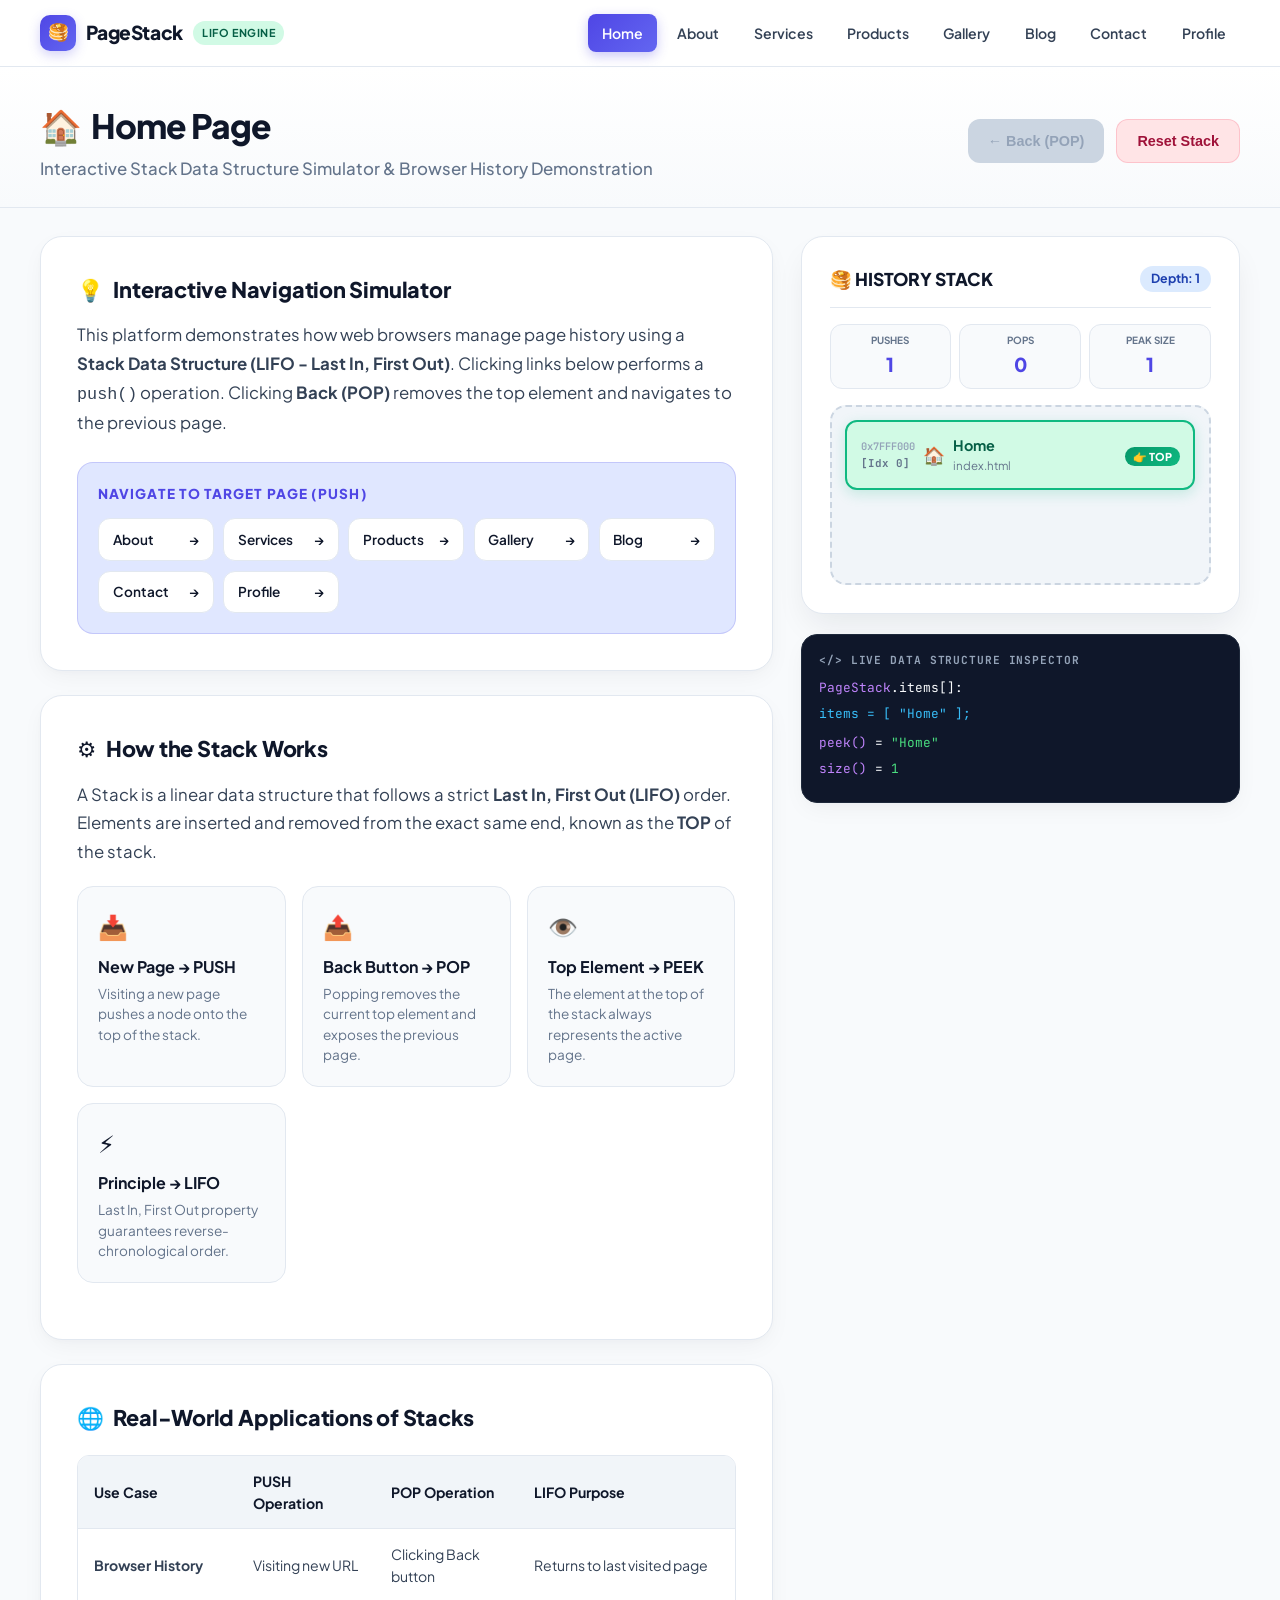
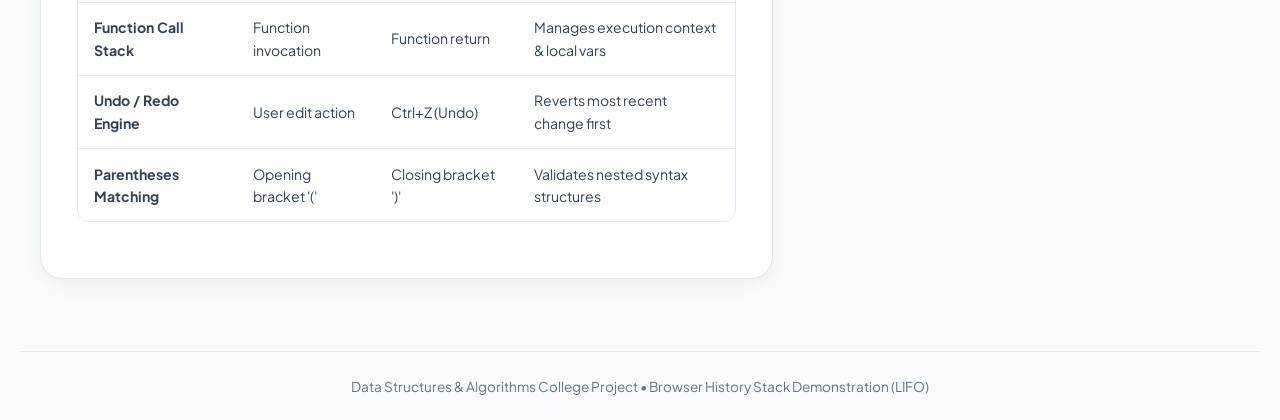
==== commit fe822f35: "Restored soft pastel light palette, removed menu button from header, and updated mobile app tab layo" ====
--- a/index.html
+++ b/index.html
@@ -4,7 +4,7 @@
     <meta charset="UTF-8">
     <meta name="viewport" content="width=device-width, initial-scale=1.0, maximum-scale=1.0, user-scalable=no">
     <title>Home - Page Stack History Demo</title>
-    <link rel="stylesheet" href="css/style.css?v=3.0">
+    <link rel="stylesheet" href="css/style.css?v=4.0">
 
     
 
@@ -19,7 +19,7 @@
                 <span>PageStack</span>
                 <span class="brand-badge">LIFO Engine</span>
             </a>
-            <button class="mobile-toggle" aria-label="Toggle Menu">☰ Menu</button>
+            
             <nav>
                 <ul class="nav-menu">
                     <li><a href="index.html" class="nav-link active" data-page="Home">Home</a></li>
@@ -208,6 +208,6 @@
         <p>Data Structures & Algorithms College Project &bull; Browser History Stack Demonstration (LIFO)</p>
     </footer>
 
-    <script src="js/stack.js?v=3.0"></script>
+    <script src="js/stack.js?v=4.0"></script>
 </body>
 </html>
--- a/css/style.css
+++ b/css/style.css
@@ -1,7 +1,6 @@
 /* --------------------------------------------------------------------------
- * PageStack - Elite Modern SaaS UI Design System
- * Inspired by Linear.app, Vercel, and Stripe Design Standards
- * Dark Slate & Neon Accent Palette with Glassmorphism & Liquid Responsiveness
+ * PageStack - Elite Soft Pastel Theme & Modern Layout Architecture
+ * Premium Clean Pastel Design System with Pixel-Perfect Mobile Responsiveness
  * -------------------------------------------------------------------------- */
 
 @import url('https://fonts.googleapis.com/css2?family=Plus+Jakarta+Sans:wght@400;500;600;700;800&family=JetBrains+Mono:wght@500;700&display=swap');
@@ -10,39 +9,43 @@
     --font-main: 'Plus Jakarta Sans', system-ui, -apple-system, sans-serif;
     --font-code: 'JetBrains Mono', Consolas, monospace;
     
-    /* Dark Slate & Modern Tech Palette */
-    --bg-dark: #090d16;
-    --bg-main: #0f172a;
-    --card-bg: #1e293b;
-    --card-border: #334155;
-    --card-hover: #475569;
+    /* Clean Soft Light Neutrals */
+    --bg-main: #f8fafc;
+    --card-bg: #ffffff;
+    --border-color: #e2e8f0;
+    --border-hover: #cbd5e1;
+    --text-primary: #0f172a;
+    --text-secondary: #334155;
+    --text-muted: #64748b;
     
-    --text-bright: #ffffff;
-    --text-main: #f8fafc;
-    --text-muted: #94a3b8;
-    --text-subtle: #64748b;
-    
-    /* Elite Neon & Pastel Accents */
-    --primary: #6366f1;
-    --primary-gradient: linear-gradient(135deg, #6366f1 0%, #8b5cf6 100%);
-    --primary-glow: 0 0 25px rgba(99, 102, 241, 0.35);
+    /* Premium Soft Pastel & Accent Colors */
+    --primary: #4f46e5;
+    --primary-gradient: linear-gradient(135deg, #4f46e5 0%, #6366f1 100%);
+    --primary-soft: #e0e7ff;
+    --primary-light: #eef2ff;
     
     --top-accent: #10b981;
-    --top-gradient: linear-gradient(135deg, #10b981 0%, #059669 100%);
-    --top-glow: 0 0 20px rgba(16, 185, 129, 0.35);
+    --top-gradient: linear-gradient(135deg, #059669 0%, #10b981 100%);
+    --top-soft: #d1fae5;
+    --top-text: #065f46;
     
-    --accent-cyan: #06b6d4;
-    --accent-purple: #a855f7;
-    --accent-rose: #f43f5e;
-    --accent-amber: #f59e0b;
+    --pastel-purple: #ede9fe;
+    --pastel-purple-text: #5b21b6;
+    --pastel-blue: #dbeafe;
+    --pastel-blue-text: #1e40af;
+    --pastel-rose: #ffe4e6;
+    --pastel-rose-text: #9f1239;
+    --pastel-peach: #ffedd5;
+    --pastel-peach-text: #9a3412;
     
     --radius-sm: 8px;
     --radius-md: 12px;
     --radius-lg: 16px;
-    --radius-xl: 24px;
+    --radius-xl: 22px;
     
-    --shadow-card: 0 10px 30px -5px rgba(0, 0, 0, 0.3), 0 4px 10px -2px rgba(0, 0, 0, 0.2);
-    --shadow-glow: 0 0 30px rgba(99, 102, 241, 0.2);
+    --shadow-sm: 0 2px 4px rgba(15, 23, 42, 0.03);
+    --shadow-md: 0 8px 24px -4px rgba(15, 23, 42, 0.05), 0 2px 6px -1px rgba(15, 23, 42, 0.02);
+    --shadow-lg: 0 16px 32px -6px rgba(15, 23, 42, 0.08);
 }
 
 /* Base Reset & Lock */
@@ -58,20 +61,20 @@
     max-width: 100%;
     overflow-x: hidden !important;
     position: relative;
-    background-color: var(--bg-dark);
-    color: var(--text-main);
+    background-color: var(--bg-main);
+    color: var(--text-primary);
     font-family: var(--font-main);
     line-height: 1.6;
     -webkit-font-smoothing: antialiased;
 }
 
-/* Dark Glassmorphism Header */
+/* Header & Navigation */
 .site-header {
     width: 100%;
-    background: rgba(9, 13, 22, 0.85);
+    background-color: rgba(255, 255, 255, 0.95);
     backdrop-filter: blur(16px);
     -webkit-backdrop-filter: blur(16px);
-    border-bottom: 1px solid rgba(255, 255, 255, 0.08);
+    border-bottom: 1px solid var(--border-color);
     position: sticky;
     top: 0;
     z-index: 500;
@@ -92,39 +95,43 @@
     display: flex;
     align-items: center;
     gap: 0.65rem;
-    font-size: 1.25rem;
+    font-size: 1.2rem;
     font-weight: 800;
-    color: var(--text-bright);
+    color: var(--text-primary);
     text-decoration: none;
     letter-spacing: -0.02em;
     flex-shrink: 0;
 }
 
 .brand-icon {
-    width: 38px;
-    height: 38px;
+    width: 36px;
+    height: 36px;
     background: var(--primary-gradient);
     color: #ffffff;
-    border-radius: 11px;
+    border-radius: 10px;
     display: flex;
     align-items: center;
     justify-content: center;
-    font-size: 1.1rem;
-    box-shadow: var(--primary-glow);
+    font-size: 1.05rem;
+    box-shadow: 0 4px 12px rgba(79, 70, 229, 0.25);
 }
 
 .brand-badge {
-    background: rgba(16, 185, 129, 0.15);
-    color: #34d399;
-    border: 1px solid rgba(52, 211, 153, 0.3);
+    background: var(--top-soft);
+    color: var(--top-text);
     font-size: 0.68rem;
-    padding: 2px 8px;
+    padding: 3px 9px;
     border-radius: 12px;
     font-weight: 700;
     text-transform: uppercase;
     letter-spacing: 0.05em;
 }
 
+/* Hide awkward menu button completely on desktop */
+.mobile-toggle {
+    display: none !important;
+}
+
 .nav-menu {
     display: flex;
     align-items: center;
@@ -136,46 +143,32 @@
     display: inline-flex;
     align-items: center;
     gap: 0.4rem;
-    padding: 0.5rem 0.95rem;
-    color: var(--text-muted);
+    padding: 0.5rem 0.9rem;
+    color: var(--text-secondary);
     text-decoration: none;
-    border-radius: var(--radius-md);
+    border-radius: var(--radius-sm);
     font-weight: 600;
     font-size: 0.88rem;
     transition: all 0.2s cubic-bezier(0.4, 0, 0.2, 1);
 }
 
 .nav-link:hover {
-    color: var(--text-bright);
-    background: rgba(255, 255, 255, 0.06);
+    color: var(--primary);
+    background-color: var(--primary-light);
 }
 
 .nav-link.active {
     color: #ffffff;
     background: var(--primary-gradient);
-    box-shadow: 0 4px 14px rgba(99, 102, 241, 0.4);
-}
-
-/* Elite Dark Hero Section */
+    box-shadow: 0 4px 12px rgba(79, 70, 229, 0.3);
+}
+
+/* Soft Pastel Hero Section */
 .page-hero {
     width: 100%;
-    background: linear-gradient(180deg, #090d16 0%, #0f172a 100%);
-    border-bottom: 1px solid var(--card-border);
-    padding: 2.25rem 0 1.75rem 0;
-    position: relative;
-    overflow: hidden;
-}
-
-.page-hero::before {
-    content: '';
-    position: absolute;
-    top: -50%;
-    left: 50%;
-    transform: translateX(-50%);
-    width: 600px;
-    height: 300px;
-    background: radial-gradient(circle, rgba(99, 102, 241, 0.15) 0%, rgba(0, 0, 0, 0) 70%);
-    pointer-events: none;
+    background: linear-gradient(180deg, #ffffff 0%, var(--bg-main) 100%);
+    border-bottom: 1px solid var(--border-color);
+    padding: 2rem 0 1.5rem 0;
 }
 
 .hero-container {
@@ -188,15 +181,13 @@
     align-items: center;
     flex-wrap: wrap;
     gap: 1.25rem;
-    position: relative;
-    z-index: 2;
 }
 
 .hero-title-group h1 {
-    font-size: clamp(1.4rem, 4vw, 2.2rem);
+    font-size: clamp(1.4rem, 4vw, 2.1rem);
     font-weight: 800;
     letter-spacing: -0.03em;
-    color: var(--text-bright);
+    color: var(--text-primary);
     display: flex;
     align-items: center;
     gap: 0.6rem;
@@ -205,11 +196,11 @@
 .hero-subtitle {
     color: var(--text-muted);
     font-size: clamp(0.9rem, 2.5vw, 1.05rem);
-    margin-top: 0.3rem;
+    margin-top: 0.25rem;
     font-weight: 500;
 }
 
-/* Elite Action Buttons */
+/* Control Action Buttons */
 .control-actions {
     display: flex;
     align-items: center;
@@ -220,8 +211,8 @@
     display: inline-flex;
     align-items: center;
     justify-content: center;
-    gap: 0.5rem;
-    padding: 0.7rem 1.3rem;
+    gap: 0.4rem;
+    padding: 0.65rem 1.25rem;
     border-radius: var(--radius-md);
     font-weight: 700;
     font-size: 0.9rem;
@@ -236,29 +227,29 @@
 .btn-back {
     background: var(--primary-gradient);
     color: #ffffff;
-    box-shadow: var(--primary-glow);
+    box-shadow: 0 4px 12px rgba(79, 70, 229, 0.25);
 }
 
 .btn-back:hover:not(.disabled) {
     transform: translateY(-2px);
-    box-shadow: 0 8px 25px rgba(99, 102, 241, 0.5);
+    box-shadow: 0 6px 18px rgba(79, 70, 229, 0.35);
 }
 
 .btn-back.disabled {
-    background: #334155;
-    color: #64748b;
+    background: #cbd5e1;
+    color: #94a3b8;
     cursor: not-allowed;
     box-shadow: none;
 }
 
 .btn-reset-stack {
-    background: rgba(244, 63, 94, 0.15);
-    color: #fda4af;
-    border: 1px solid rgba(244, 63, 94, 0.3);
+    background: var(--pastel-rose);
+    color: var(--pastel-rose-text);
+    border: 1px solid rgba(244, 63, 94, 0.2);
 }
 
 .btn-reset-stack:hover {
-    background: rgba(244, 63, 94, 0.25);
+    background: #fecdd3;
     transform: translateY(-2px);
 }
 
@@ -284,14 +275,14 @@
     min-width: 0;
 }
 
-/* Elite Content Cards */
+/* Crisp White Content Cards */
 .content-card {
     width: 100%;
     background: var(--card-bg);
     border-radius: var(--radius-xl);
     padding: clamp(1.25rem, 3.5vw, 2.25rem);
-    border: 1px solid var(--card-border);
-    box-shadow: var(--shadow-card);
+    border: 1px solid var(--border-color);
+    box-shadow: var(--shadow-md);
     margin-bottom: 1.5rem;
     overflow: hidden;
 }
@@ -299,7 +290,7 @@
 .card-heading {
     font-size: clamp(1.15rem, 3vw, 1.35rem);
     font-weight: 800;
-    color: var(--text-bright);
+    color: var(--text-primary);
     margin-bottom: 0.85rem;
     display: flex;
     align-items: center;
@@ -309,12 +300,12 @@
 
 .card-intro {
     font-size: clamp(0.92rem, 2vw, 1.05rem);
-    color: var(--text-muted);
+    color: var(--text-secondary);
     line-height: 1.7;
     margin-bottom: 1.25rem;
 }
 
-/* Elite Feature Component Grid */
+/* Feature Grid */
 .feature-grid {
     width: 100%;
     display: grid;
@@ -324,8 +315,8 @@
 }
 
 .feature-box {
-    background: rgba(15, 23, 42, 0.6);
-    border: 1px solid var(--card-border);
+    background: #f8fafc;
+    border: 1px solid var(--border-color);
     border-radius: var(--radius-lg);
     padding: 1.25rem;
     transition: all 0.25s ease;
@@ -333,20 +324,20 @@
 
 .feature-box:hover {
     border-color: var(--primary);
-    background: rgba(30, 41, 59, 0.8);
-    box-shadow: var(--shadow-glow);
+    background: #ffffff;
+    box-shadow: var(--shadow-md);
     transform: translateY(-3px);
 }
 
 .feature-icon {
-    font-size: 1.6rem;
+    font-size: 1.5rem;
     margin-bottom: 0.5rem;
 }
 
 .feature-title {
     font-size: 1rem;
     font-weight: 700;
-    color: var(--text-bright);
+    color: var(--text-primary);
     margin-bottom: 0.3rem;
 }
 
@@ -362,7 +353,7 @@
     max-width: 100%;
     overflow-x: auto !important;
     border-radius: var(--radius-md);
-    border: 1px solid var(--card-border);
+    border: 1px solid var(--border-color);
     margin: 1.25rem 0;
     -webkit-overflow-scrolling: touch;
 }
@@ -376,17 +367,17 @@
 }
 
 .ds-table th {
-    background: rgba(15, 23, 42, 0.8);
-    color: var(--text-bright);
+    background: #f1f5f9;
+    color: var(--text-primary);
     font-weight: 700;
     padding: 0.85rem 1rem;
-    border-bottom: 1px solid var(--card-border);
+    border-bottom: 1px solid var(--border-color);
 }
 
 .ds-table td {
     padding: 0.85rem 1rem;
-    border-bottom: 1px solid var(--card-border);
-    color: var(--text-muted);
+    border-bottom: 1px solid var(--border-color);
+    color: var(--text-secondary);
 }
 
 .ds-table tr:last-child td {
@@ -395,27 +386,26 @@
 
 .badge-code {
     font-family: var(--font-code);
-    background: rgba(51, 65, 85, 0.8);
-    color: #cbd5e1;
-    padding: 2px 7px;
-    border-radius: 5px;
+    background: #e2e8f0;
+    color: #334155;
+    padding: 2px 6px;
+    border-radius: 4px;
     font-size: 0.8rem;
 }
 
 .badge-o1 {
-    background: rgba(16, 185, 129, 0.15);
-    color: #34d399;
-    border: 1px solid rgba(52, 211, 153, 0.3);
+    background: var(--top-soft);
+    color: var(--top-text);
     font-weight: 700;
     padding: 3px 8px;
     border-radius: 6px;
     font-family: var(--font-code);
 }
 
-/* Terminal Code Snippets */
+/* Code Snippet Box */
 .code-block {
     width: 100%;
-    background: #090d16;
+    background: #0f172a;
     color: #f8fafc;
     border-radius: var(--radius-md);
     padding: 1.1rem;
@@ -424,7 +414,7 @@
     line-height: 1.6;
     overflow-x: auto !important;
     margin: 1rem 0;
-    border: 1px solid var(--card-border);
+    border: 1px solid #1e293b;
     -webkit-overflow-scrolling: touch;
 }
 
@@ -433,20 +423,20 @@
 .code-string { color: #4ade80; }
 .code-comment { color: #64748b; font-style: italic; }
 
-/* Quick Navigation Links */
+/* Quick Page Navigation Buttons Grid */
 .quick-nav-card {
     width: 100%;
     margin-top: 1.5rem;
-    background: rgba(99, 102, 241, 0.08);
+    background: var(--primary-soft);
     border-radius: var(--radius-lg);
     padding: 1.25rem;
-    border: 1px solid rgba(99, 102, 241, 0.25);
+    border: 1px solid rgba(79, 70, 229, 0.2);
 }
 
 .quick-nav-header {
     font-size: 0.85rem;
     font-weight: 800;
-    color: #818cf8;
+    color: var(--primary);
     text-transform: uppercase;
     letter-spacing: 0.08em;
     margin-bottom: 0.85rem;
@@ -464,10 +454,10 @@
     align-items: center;
     justify-content: space-between;
     padding: 0.6rem 0.85rem;
-    background: var(--card-bg);
-    border: 1px solid var(--card-border);
+    background: #ffffff;
+    border: 1px solid var(--border-color);
     border-radius: var(--radius-md);
-    color: var(--text-main);
+    color: var(--text-primary);
     text-decoration: none;
     font-weight: 600;
     font-size: 0.85rem;
@@ -479,7 +469,6 @@
     border-color: var(--primary);
     background: var(--primary-gradient);
     color: #ffffff;
-    box-shadow: var(--primary-glow);
 }
 
 /* Sidebar Stack Inspector */
@@ -497,8 +486,8 @@
     background: var(--card-bg);
     border-radius: var(--radius-xl);
     padding: clamp(1.25rem, 3vw, 1.75rem);
-    border: 1px solid var(--card-border);
-    box-shadow: var(--shadow-card);
+    border: 1px solid var(--border-color);
+    box-shadow: var(--shadow-lg);
 }
 
 .stack-header {
@@ -506,22 +495,22 @@
     justify-content: space-between;
     align-items: center;
     padding-bottom: 0.85rem;
-    border-bottom: 1px solid var(--card-border);
+    border-bottom: 1px solid var(--border-color);
     margin-bottom: 1rem;
 }
 
 .stack-title {
     font-size: 1.1rem;
     font-weight: 800;
-    color: var(--text-bright);
+    color: var(--text-primary);
     display: flex;
     align-items: center;
     gap: 0.5rem;
 }
 
 .stack-counter {
-    background: var(--primary-gradient);
-    color: #ffffff;
+    background: var(--pastel-blue);
+    color: var(--pastel-blue-text);
     padding: 3px 11px;
     border-radius: 20px;
     font-size: 0.78rem;
@@ -538,8 +527,8 @@
 }
 
 .stat-card {
-    background: rgba(15, 23, 42, 0.6);
-    border: 1px solid var(--card-border);
+    background: #f8fafc;
+    border: 1px solid var(--border-color);
     border-radius: var(--radius-md);
     padding: 0.5rem 0.25rem;
     text-align: center;
@@ -553,16 +542,16 @@
 }
 
 .stat-val {
-    font-size: 1.25rem;
+    font-size: 1.2rem;
     font-weight: 800;
-    color: #818cf8;
+    color: var(--primary);
 }
 
 /* Stack Viewport */
 .stack-viewport {
     width: 100%;
-    background: #090d16;
-    border: 2px dashed var(--card-border);
+    background: #f1f5f9;
+    border: 2px dashed #cbd5e1;
     border-radius: var(--radius-lg);
     padding: 0.85rem;
     min-height: 180px;
@@ -580,8 +569,8 @@
 
 .stack-item {
     width: 100%;
-    background: var(--card-bg);
-    border: 1px solid var(--card-border);
+    background: #ffffff;
+    border: 1px solid var(--border-color);
     border-radius: var(--radius-md);
     padding: 0.75rem 0.85rem;
     display: flex;
@@ -592,9 +581,9 @@
 }
 
 .stack-item.top-item {
+    background: var(--top-soft);
     border: 2px solid var(--top-accent);
-    background: rgba(16, 185, 129, 0.08);
-    box-shadow: var(--top-glow);
+    box-shadow: 0 4px 14px rgba(16, 185, 129, 0.2);
 }
 
 .stack-item-meta {
@@ -606,7 +595,7 @@
 .mem-addr {
     font-family: var(--font-code);
     font-size: 0.65rem;
-    color: var(--text-subtle);
+    color: #94a3b8;
     font-weight: 600;
 }
 
@@ -638,14 +627,14 @@
 .item-name {
     font-weight: 700;
     font-size: 0.9rem;
-    color: var(--text-bright);
+    color: var(--text-primary);
     white-space: nowrap;
     text-overflow: ellipsis;
     overflow: hidden;
 }
 
 .top-item .item-name {
-    color: #34d399;
+    color: var(--top-text);
 }
 
 .item-url {
@@ -671,12 +660,11 @@
 .badge-top {
     background: var(--top-gradient);
     color: #ffffff;
-    box-shadow: var(--top-glow);
 }
 
 .badge-bottom {
-    background: #334155;
-    color: #cbd5e1;
+    background: #e2e8f0;
+    color: #475569;
 }
 
 .stack-empty {
@@ -689,19 +677,19 @@
 /* Inspector Terminal Card */
 .ds-inspector-card {
     width: 100%;
-    background: #090d16;
+    background: #0f172a;
     color: #f8fafc;
     border-radius: var(--radius-lg);
     padding: 1.1rem;
     font-family: var(--font-code);
     font-size: 0.8rem;
-    border: 1px solid var(--card-border);
-    box-shadow: var(--shadow-card);
+    border: 1px solid #1e293b;
+    box-shadow: var(--shadow-md);
     overflow-x: auto;
 }
 
 .ds-inspector-header {
-    color: #64748b;
+    color: #94a3b8;
     font-size: 0.7rem;
     font-weight: 700;
     text-transform: uppercase;
@@ -725,14 +713,14 @@
     left: 1.25rem;
     max-width: 380px;
     margin-left: auto;
-    background: #090d16;
+    background: #0f172a;
     color: #ffffff;
     padding: 0.85rem 1.25rem;
     border-radius: var(--radius-md);
     font-size: 0.88rem;
     font-weight: 600;
-    box-shadow: var(--shadow-card);
-    border: 1px solid var(--card-border);
+    box-shadow: var(--shadow-lg);
+    border: 1px solid #334155;
     transform: translateY(80px);
     opacity: 0;
     transition: all 0.3s cubic-bezier(0.175, 0.885, 0.32, 1.275);
@@ -750,14 +738,14 @@
     max-width: 1240px;
     margin: 3rem auto 0 auto;
     padding: 1.5rem;
-    border-top: 1px solid var(--card-border);
+    border-top: 1px solid var(--border-color);
     text-align: center;
     color: var(--text-muted);
     font-size: 0.85rem;
 }
 
 /* --------------------------------------------------------------------------
- * Elite Mobile Bottom App Bar (5 Primary Clean Tabs with Truncation Lock)
+ * Mobile App Bottom Bar (5 Clean Primary Tabs, Zero Text Line-Wrapping)
  * -------------------------------------------------------------------------- */
 
 .mobile-app-bottom-bar {
@@ -767,12 +755,12 @@
     left: 0;
     right: 0;
     height: 60px;
-    background: rgba(9, 13, 22, 0.95);
+    background: rgba(255, 255, 255, 0.98);
     backdrop-filter: blur(20px);
     -webkit-backdrop-filter: blur(20px);
-    border-top: 1px solid var(--card-border);
+    border-top: 1px solid var(--border-color);
     z-index: 950;
-    box-shadow: 0 -4px 20px rgba(0, 0, 0, 0.4);
+    box-shadow: 0 -4px 20px rgba(15, 23, 42, 0.08);
     justify-content: space-around;
     align-items: center;
     padding: 0 4px;
@@ -809,7 +797,7 @@
 }
 
 .mobile-app-tab.active {
-    color: #818cf8;
+    color: var(--primary);
     font-weight: 800;
 }
 
@@ -824,16 +812,15 @@
     bottom: 66px;
     left: 1rem;
     right: 1rem;
-    background: rgba(15, 23, 42, 0.95);
-    backdrop-filter: blur(12px);
+    background: #0f172a;
     color: #ffffff;
     padding: 0.5rem 0.85rem;
     border-radius: 30px;
-    box-shadow: var(--shadow-card);
+    box-shadow: var(--shadow-lg);
     z-index: 900;
     justify-content: space-between;
     align-items: center;
-    border: 1px solid var(--card-border);
+    border: 1px solid #334155;
 }
 
 .m-stack-info {
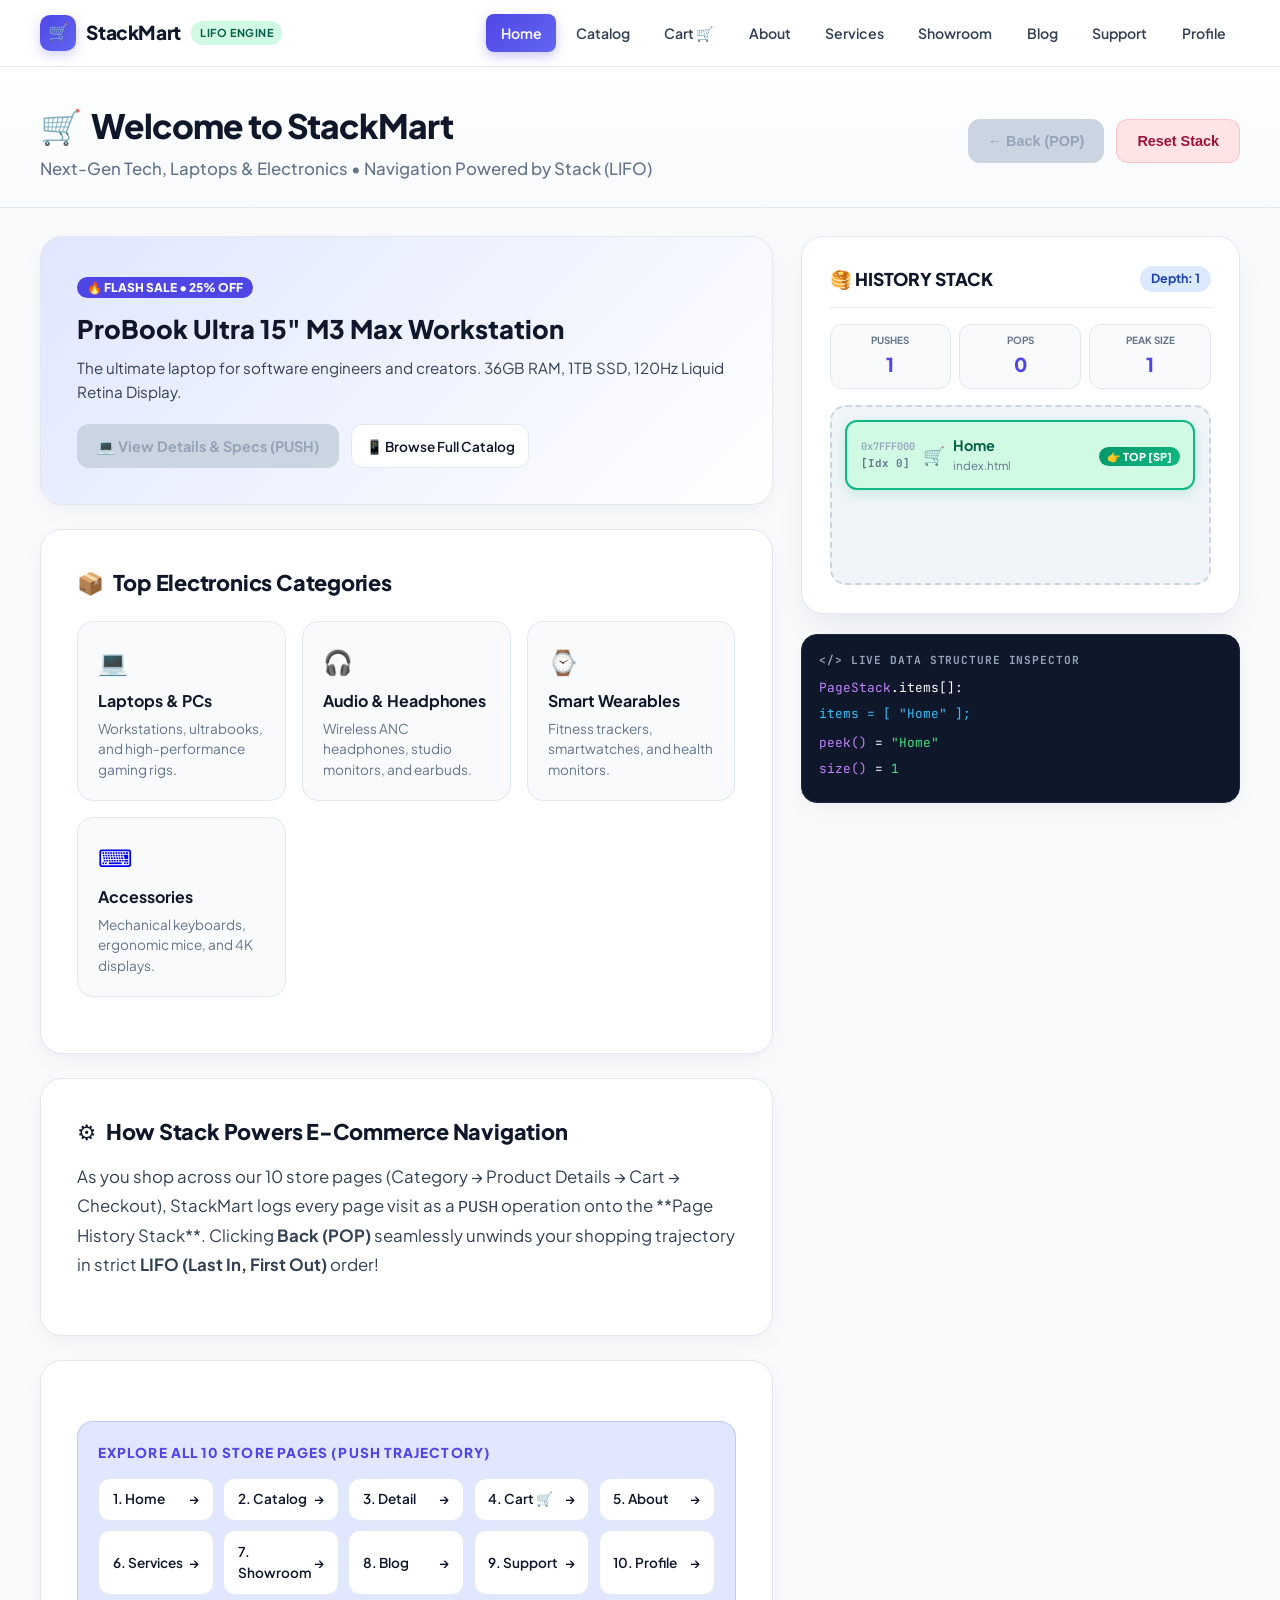
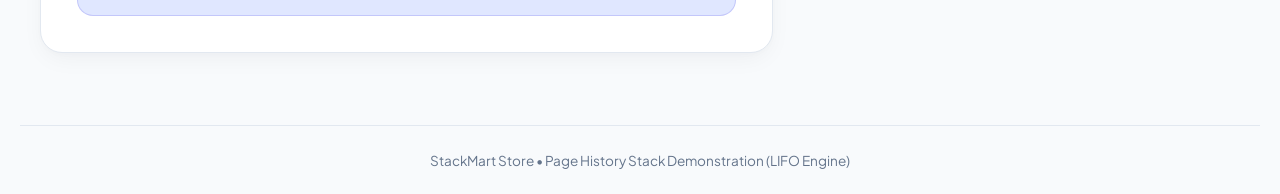
==== commit 0de5b6d5: "Expand to 10-page real-world E-Commerce store StackMart with Stack LIFO workflow" ====
--- a/index.html
+++ b/index.html
@@ -3,11 +3,8 @@
 <head>
     <meta charset="UTF-8">
     <meta name="viewport" content="width=device-width, initial-scale=1.0, maximum-scale=1.0, user-scalable=no">
-    <title>Home - Page Stack History Demo</title>
-    <link rel="stylesheet" href="css/style.css?v=4.0">
-
-    
-
+    <title>StackMart - Next-Gen Tech & Electronics Store</title>
+    <link rel="stylesheet" href="css/style.css?v=5.0">
 </head>
 <body>
 
@@ -15,32 +12,32 @@
     <header class="site-header">
         <div class="header-container">
             <a href="index.html" class="brand-logo" data-page="Home">
-                <div class="brand-icon">🥞</div>
-                <span>PageStack</span>
+                <div class="brand-icon">🛒</div>
+                <span>StackMart</span>
                 <span class="brand-badge">LIFO Engine</span>
             </a>
-            
             <nav>
                 <ul class="nav-menu">
                     <li><a href="index.html" class="nav-link active" data-page="Home">Home</a></li>
+                    <li><a href="products.html" class="nav-link" data-page="Catalog">Catalog</a></li>
+                    <li><a href="cart.html" class="nav-link" data-page="Cart">Cart 🛒</a></li>
                     <li><a href="about.html" class="nav-link" data-page="About">About</a></li>
                     <li><a href="services.html" class="nav-link" data-page="Services">Services</a></li>
-                    <li><a href="products.html" class="nav-link" data-page="Products">Products</a></li>
-                    <li><a href="gallery.html" class="nav-link" data-page="Gallery">Gallery</a></li>
+                    <li><a href="gallery.html" class="nav-link" data-page="Showroom">Showroom</a></li>
                     <li><a href="blog.html" class="nav-link" data-page="Blog">Blog</a></li>
-                    <li><a href="contact.html" class="nav-link" data-page="Contact">Contact</a></li>
+                    <li><a href="contact.html" class="nav-link" data-page="Support">Support</a></li>
                     <li><a href="profile.html" class="nav-link" data-page="Profile">Profile</a></li>
                 </ul>
             </nav>
         </div>
     </header>
 
-    <!-- Hero Banner Header -->
+    <!-- Hero Banner -->
     <section class="page-hero">
         <div class="hero-container">
             <div class="hero-title-group">
-                <h1><span>🏠</span> Home Page</h1>
-                <p class="hero-subtitle">Interactive Stack Data Structure Simulator & Browser History Demonstration</p>
+                <h1><span>🛒</span> Welcome to StackMart</h1>
+                <p class="hero-subtitle">Next-Gen Tech, Laptops & Electronics &bull; Navigation Powered by Stack (LIFO)</p>
             </div>
             <div class="control-actions">
                 <button class="btn btn-back">← Back (POP)</button>
@@ -52,114 +49,91 @@
     <!-- Main Content Layout -->
     <main class="main-layout">
         
-        <!-- Left Main Content Column -->
         <section class="content-column">
             
-            <div class="content-card">
-                <h2 class="card-heading"><span>💡</span> Interactive Navigation Simulator</h2>
-                <p class="card-intro">
-                    This platform demonstrates how web browsers manage page history using a 
-                    <strong>Stack Data Structure (LIFO - Last In, First Out)</strong>. 
-                    Clicking links below performs a <code>push()</code> operation. Clicking <strong>Back (POP)</strong> 
-                    removes the top element and navigates to the previous page.
+            <!-- Featured Store Banner -->
+            <div class="content-card" style="background: linear-gradient(135deg, var(--primary-soft) 0%, #ffffff 100%);">
+                <span style="background: var(--primary); color: #ffffff; font-size: 0.75rem; font-weight: 800; padding: 3px 10px; border-radius: 12px; text-transform: uppercase;">🔥 Flash Sale &bull; 25% OFF</span>
+                <h2 style="font-size: 1.6rem; font-weight: 800; margin: 0.6rem 0 0.4rem 0; color: var(--text-primary);">ProBook Ultra 15" M3 Max Workstation</h2>
+                <p style="font-size: 0.95rem; color: var(--text-secondary); margin-bottom: 1.25rem;">
+                    The ultimate laptop for software engineers and creators. 36GB RAM, 1TB SSD, 120Hz Liquid Retina Display.
                 </p>
-
-                <div class="quick-nav-card">
-                    <div class="quick-nav-header">Navigate to Target Page (PUSH)</div>
-                    <div class="quick-nav-links">
-                        <a href="about.html" class="quick-nav-link" data-page="About">About <span>→</span></a>
-                        <a href="services.html" class="quick-nav-link" data-page="Services">Services <span>→</span></a>
-                        <a href="products.html" class="quick-nav-link" data-page="Products">Products <span>→</span></a>
-                        <a href="gallery.html" class="quick-nav-link" data-page="Gallery">Gallery <span>→</span></a>
-                        <a href="blog.html" class="quick-nav-link" data-page="Blog">Blog <span>→</span></a>
-                        <a href="contact.html" class="quick-nav-link" data-page="Contact">Contact <span>→</span></a>
-                        <a href="profile.html" class="quick-nav-link" data-page="Profile">Profile <span>→</span></a>
-                    </div>
+                <div style="display: flex; gap: 0.75rem; flex-wrap: wrap;">
+                    <a href="product-detail.html" class="btn btn-back" data-page="Detail">💻 View Details & Specs (PUSH)</a>
+                    <a href="products.html" class="quick-nav-link" data-page="Catalog">📱 Browse Full Catalog</a>
                 </div>
             </div>
 
-            <!-- "How the Stack Works" Educational Section -->
+            <!-- Store Product Categories -->
             <div class="content-card">
-                <h2 class="card-heading"><span>⚙️</span> How the Stack Works</h2>
-                <p class="card-intro">
-                    A Stack is a linear data structure that follows a strict <strong>Last In, First Out (LIFO)</strong> order. 
-                    Elements are inserted and removed from the exact same end, known as the <strong>TOP</strong> of the stack.
-                </p>
-
+                <h2 class="card-heading"><span>📦</span> Top Electronics Categories</h2>
+                
                 <div class="feature-grid">
-                    <div class="feature-box">
-                        <div class="feature-icon">📥</div>
-                        <div class="feature-title">New Page &rarr; PUSH</div>
-                        <div class="feature-desc">Visiting a new page pushes a node onto the top of the stack.</div>
-                    </div>
-                    <div class="feature-box">
-                        <div class="feature-icon">📤</div>
-                        <div class="feature-title">Back Button &rarr; POP</div>
-                        <div class="feature-desc">Popping removes the current top element and exposes the previous page.</div>
-                    </div>
-                    <div class="feature-box">
-                        <div class="feature-icon">👁️</div>
-                        <div class="feature-title">Top Element &rarr; PEEK</div>
-                        <div class="feature-desc">The element at the top of the stack always represents the active page.</div>
-                    </div>
-                    <div class="feature-box">
-                        <div class="feature-icon">⚡</div>
-                        <div class="feature-title">Principle &rarr; LIFO</div>
-                        <div class="feature-desc">Last In, First Out property guarantees reverse-chronological order.</div>
-                    </div>
+                    <a href="products.html" data-page="Catalog" style="text-decoration: none;">
+                        <div class="feature-box">
+                            <div class="feature-icon">💻</div>
+                            <div class="feature-title">Laptops & PCs</div>
+                            <div class="feature-desc">Workstations, ultrabooks, and high-performance gaming rigs.</div>
+                        </div>
+                    </a>
+                    <a href="products.html" data-page="Catalog" style="text-decoration: none;">
+                        <div class="feature-box">
+                            <div class="feature-icon">🎧</div>
+                            <div class="feature-title">Audio & Headphones</div>
+                            <div class="feature-desc">Wireless ANC headphones, studio monitors, and earbuds.</div>
+                        </div>
+                    </a>
+                    <a href="products.html" data-page="Catalog" style="text-decoration: none;">
+                        <div class="feature-box">
+                            <div class="feature-icon">⌚</div>
+                            <div class="feature-title">Smart Wearables</div>
+                            <div class="feature-desc">Fitness trackers, smartwatches, and health monitors.</div>
+                        </div>
+                    </a>
+                    <a href="products.html" data-page="Catalog" style="text-decoration: none;">
+                        <div class="feature-box">
+                            <div class="feature-icon">⌨️</div>
+                            <div class="feature-title">Accessories</div>
+                            <div class="feature-desc">Mechanical keyboards, ergonomic mice, and 4K displays.</div>
+                        </div>
+                    </a>
                 </div>
             </div>
 
-            <!-- Real World Applications -->
+            <!-- Explanation Banner: How Stack Powers E-Commerce Trajectory -->
             <div class="content-card">
-                <h2 class="card-heading"><span>🌐</span> Real-World Applications of Stacks</h2>
-                <div class="ds-table-wrapper">
-                    <table class="ds-table">
-                        <thead>
-                            <tr>
-                                <th>Use Case</th>
-                                <th>PUSH Operation</th>
-                                <th>POP Operation</th>
-                                <th>LIFO Purpose</th>
-                            </tr>
-                        </thead>
-                        <tbody>
-                            <tr>
-                                <td><strong>Browser History</strong></td>
-                                <td>Visiting new URL</td>
-                                <td>Clicking Back button</td>
-                                <td>Returns to last visited page</td>
-                            </tr>
-                            <tr>
-                                <td><strong>Function Call Stack</strong></td>
-                                <td>Function invocation</td>
-                                <td>Function return</td>
-                                <td>Manages execution context & local vars</td>
-                            </tr>
-                            <tr>
-                                <td><strong>Undo / Redo Engine</strong></td>
-                                <td>User edit action</td>
-                                <td>Ctrl+Z (Undo)</td>
-                                <td>Reverts most recent change first</td>
-                            </tr>
-                            <tr>
-                                <td><strong>Parentheses Matching</strong></td>
-                                <td>Opening bracket '('</td>
-                                <td>Closing bracket ')'</td>
-                                <td>Validates nested syntax structures</td>
-                            </tr>
-                        </tbody>
-                    </table>
+                <h2 class="card-heading"><span>⚙️</span> How Stack Powers E-Commerce Navigation</h2>
+                <p class="card-intro">
+                    As you shop across our 10 store pages (Category &rarr; Product Details &rarr; Cart &rarr; Checkout), 
+                    StackMart logs every page visit as a <code>PUSH</code> operation onto the **Page History Stack**. 
+                    Clicking <strong>Back (POP)</strong> seamlessly unwinds your shopping trajectory in strict <strong>LIFO (Last In, First Out)</strong> order!
+                </p>
+            </div>
+
+            <!-- Quick Navigation Card (10 Store Pages) -->
+            <div class="content-card">
+                <div class="quick-nav-card">
+                    <div class="quick-nav-header">Explore All 10 Store Pages (PUSH Trajectory)</div>
+                    <div class="quick-nav-links">
+                        <a href="index.html" class="quick-nav-link" data-page="Home">1. Home <span>→</span></a>
+                        <a href="products.html" class="quick-nav-link" data-page="Catalog">2. Catalog <span>→</span></a>
+                        <a href="product-detail.html" class="quick-nav-link" data-page="Detail">3. Detail <span>→</span></a>
+                        <a href="cart.html" class="quick-nav-link" data-page="Cart">4. Cart 🛒 <span>→</span></a>
+                        <a href="about.html" class="quick-nav-link" data-page="About">5. About <span>→</span></a>
+                        <a href="services.html" class="quick-nav-link" data-page="Services">6. Services <span>→</span></a>
+                        <a href="gallery.html" class="quick-nav-link" data-page="Showroom">7. Showroom <span>→</span></a>
+                        <a href="blog.html" class="quick-nav-link" data-page="Blog">8. Blog <span>→</span></a>
+                        <a href="contact.html" class="quick-nav-link" data-page="Support">9. Support <span>→</span></a>
+                        <a href="profile.html" class="quick-nav-link" data-page="Profile">10. Profile <span>→</span></a>
+                    </div>
                 </div>
             </div>
 
         </section>
 
-        <!-- Right Column: Visual Stack & State Inspector -->
+        <!-- Sidebar Column: Stack Visualizer -->
         <aside class="sidebar-column">
             <div class="sidebar-stack-wrapper">
-                
-                <!-- Visual Memory Stack Card -->
                 <div class="stack-card">
                     <div class="stack-header">
                         <div class="stack-title">
@@ -168,7 +142,6 @@
                         <span class="stack-counter">Depth: <span id="stack-size-count">0</span></span>
                     </div>
 
-                    <!-- Operation Metrics Dashboard -->
                     <div class="stats-row">
                         <div class="stat-card">
                             <div class="stat-label">PUSHES</div>
@@ -184,30 +157,25 @@
                         </div>
                     </div>
 
-                    <!-- Visual Layered Stack Container -->
-                    <div class="stack-viewport" id="visual-stack-container">
-                        <!-- Dynamic stack items rendered here -->
-                    </div>
+                    <div class="stack-viewport" id="visual-stack-container"></div>
                 </div>
 
-                <!-- Live Data Structure Inspector -->
                 <div class="ds-inspector-card">
                     <div class="ds-inspector-header">&lt;/&gt; Live Data Structure Inspector</div>
                     <div class="ds-line"><span class="ds-var">PageStack</span>.items[]:</div>
-                    <div class="ds-line" id="ds-array-code" style="color: #38bdf8;">items = [ "Home" ];</div>
+                    <div class="ds-line" id="ds-array-code" style="color: #38bdf8;">items = [];</div>
                     <div class="ds-line" style="margin-top: 0.5rem;"><span class="ds-var">peek()</span> = <span class="ds-val" id="ds-peek-value">"Home"</span></div>
                     <div class="ds-line"><span class="ds-var">size()</span> = <span class="ds-val" id="ds-size-value">1</span></div>
                 </div>
-
             </div>
         </aside>
 
     </main>
 
     <footer class="site-footer">
-        <p>Data Structures & Algorithms College Project &bull; Browser History Stack Demonstration (LIFO)</p>
+        <p>StackMart Store &bull; Page History Stack Demonstration (LIFO Engine)</p>
     </footer>
 
-    <script src="js/stack.js?v=4.0"></script>
+    <script src="js/stack.js?v=5.0"></script>
 </body>
 </html>
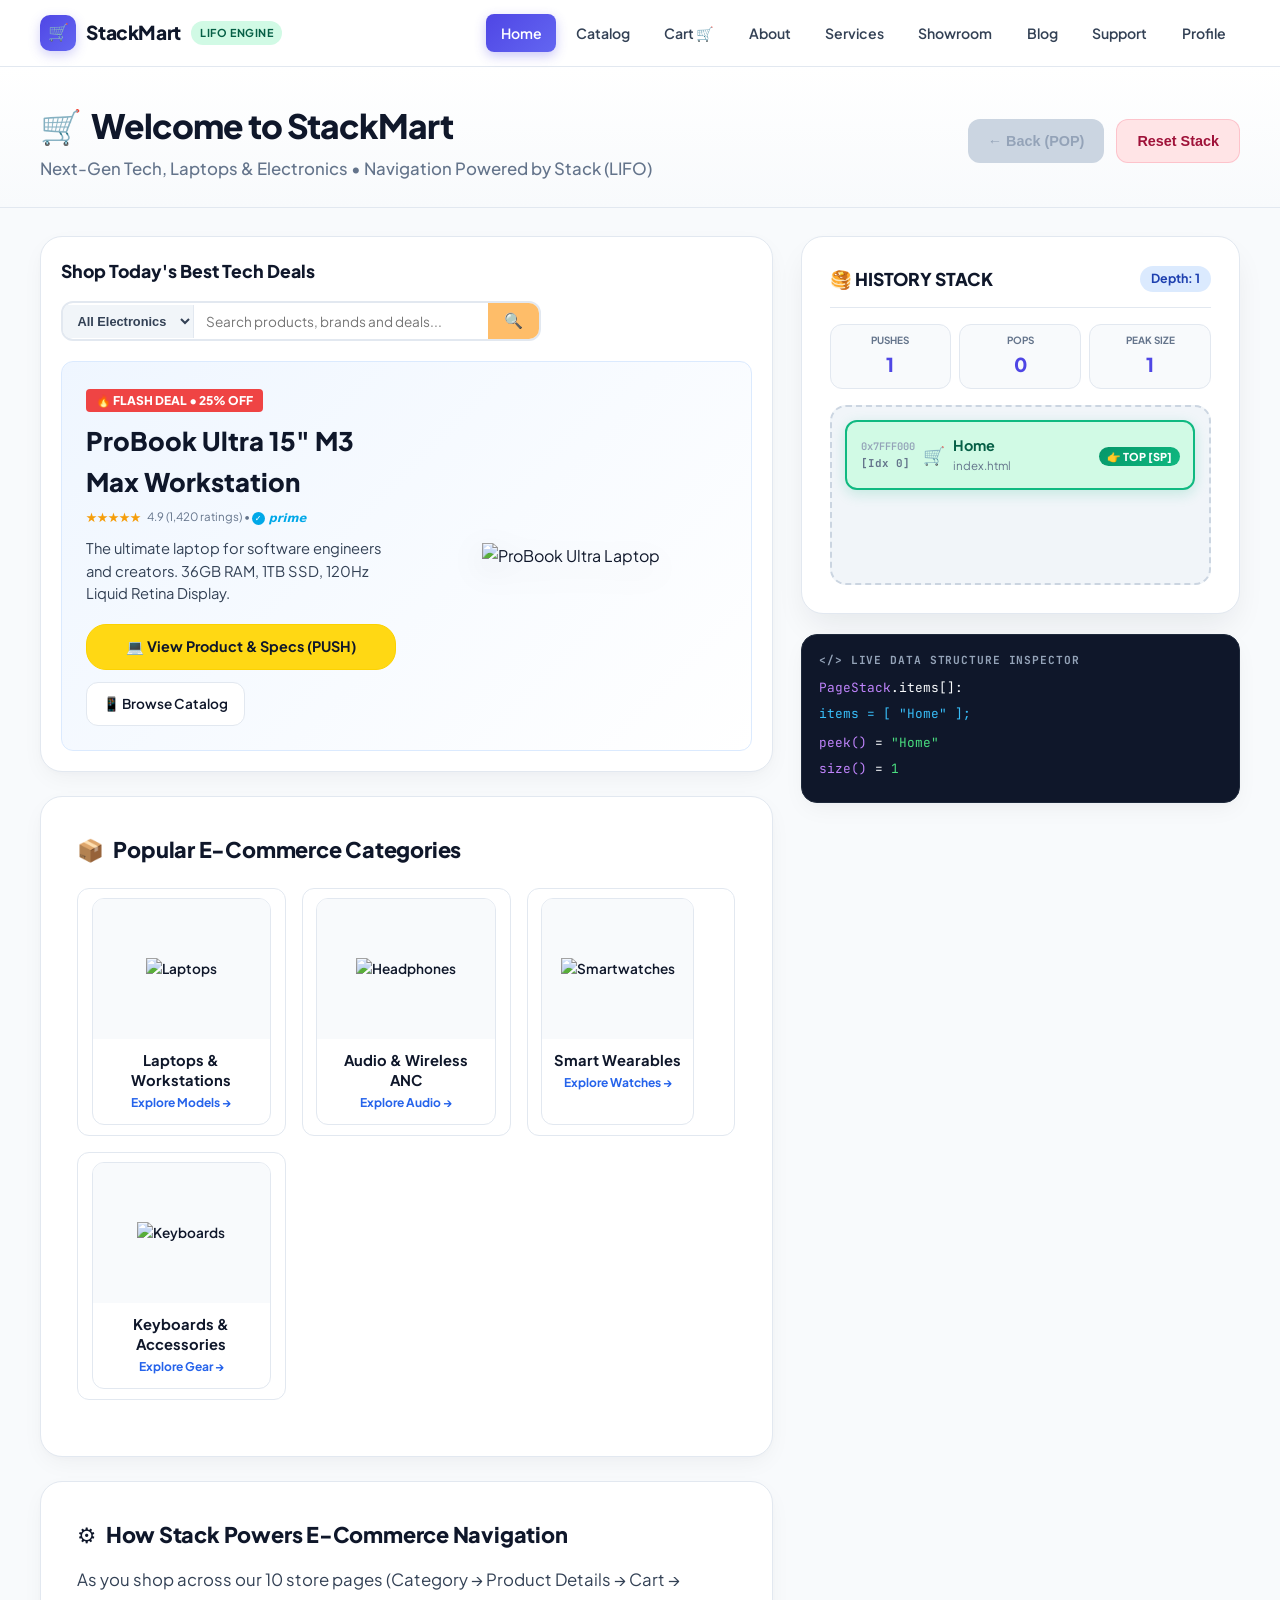
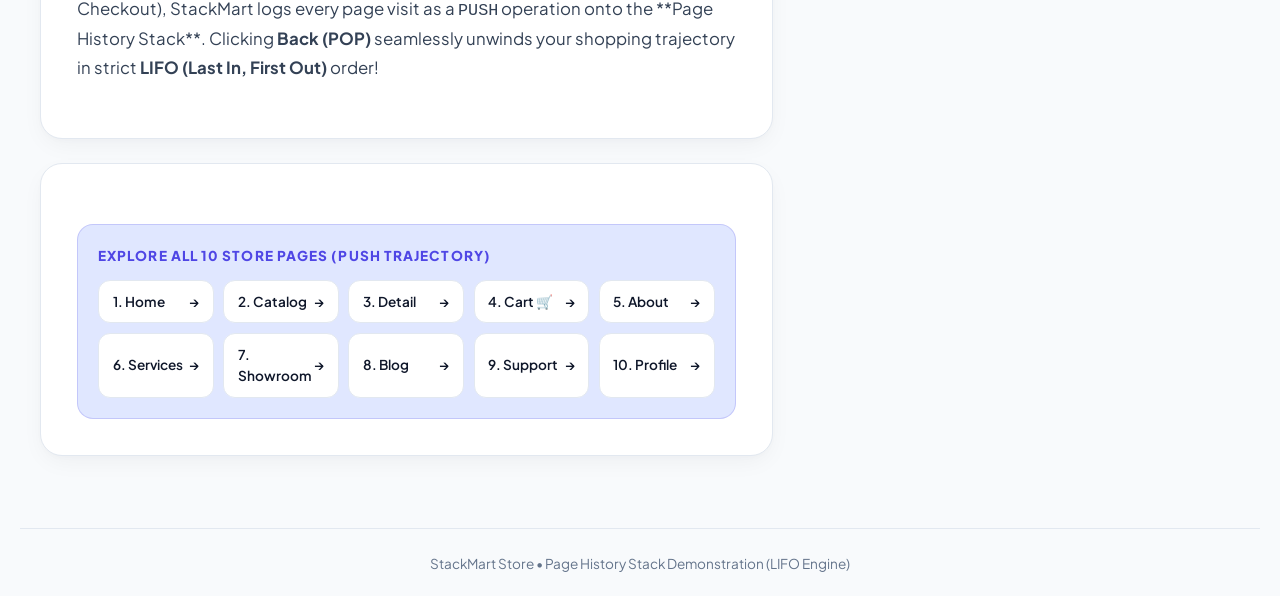
==== commit 84126caa: "Add Amazon-style product pictures, search header, prime badges, and Amazon buy box UI" ====
--- a/index.html
+++ b/index.html
@@ -51,52 +51,98 @@
         
         <section class="content-column">
             
-            <!-- Featured Store Banner -->
-            <div class="content-card" style="background: linear-gradient(135deg, var(--primary-soft) 0%, #ffffff 100%);">
-                <span style="background: var(--primary); color: #ffffff; font-size: 0.75rem; font-weight: 800; padding: 3px 10px; border-radius: 12px; text-transform: uppercase;">🔥 Flash Sale &bull; 25% OFF</span>
-                <h2 style="font-size: 1.6rem; font-weight: 800; margin: 0.6rem 0 0.4rem 0; color: var(--text-primary);">ProBook Ultra 15" M3 Max Workstation</h2>
-                <p style="font-size: 0.95rem; color: var(--text-secondary); margin-bottom: 1.25rem;">
-                    The ultimate laptop for software engineers and creators. 36GB RAM, 1TB SSD, 120Hz Liquid Retina Display.
-                </p>
-                <div style="display: flex; gap: 0.75rem; flex-wrap: wrap;">
-                    <a href="product-detail.html" class="btn btn-back" data-page="Detail">💻 View Details & Specs (PUSH)</a>
-                    <a href="products.html" class="quick-nav-link" data-page="Catalog">📱 Browse Full Catalog</a>
-                </div>
-            </div>
-
-            <!-- Store Product Categories -->
+            <!-- Featured Amazon-Style Top Search & Banner -->
+            <div class="content-card" style="padding: 1.25rem;">
+                <div style="display: flex; justify-content: space-between; align-items: center; gap: 1rem; flex-wrap: wrap; margin-bottom: 1.25rem;">
+                    <div style="font-size: 1.1rem; font-weight: 800; color: #0f172a;">Shop Today's Best Tech Deals</div>
+                    <div class="amazon-search-bar">
+                        <select class="amazon-search-select">
+                            <option>All Electronics</option>
+                            <option>Audio</option>
+                            <option>Laptops</option>
+                            <option>Cameras</option>
+                        </select>
+                        <input type="text" class="amazon-search-input" placeholder="Search products, brands and deals...">
+                        <button class="amazon-search-btn">🔍</button>
+                    </div>
+                </div>
+
+                <div style="display: grid; grid-template-columns: repeat(auto-fit, minmax(280px, 1fr)); gap: 1.25rem; align-items: center; background: linear-gradient(135deg, #eff6ff 0%, #ffffff 100%); padding: 1.5rem; border-radius: 12px; border: 1px solid #dbeafe;">
+                    <div>
+                        <span style="background: #ef4444; color: #ffffff; font-size: 0.75rem; font-weight: 800; padding: 4px 10px; border-radius: 4px; text-transform: uppercase;">🔥 Flash Deal &bull; 25% OFF</span>
+                        <h2 style="font-size: 1.6rem; font-weight: 800; margin: 0.6rem 0 0.3rem 0; color: var(--text-primary);">ProBook Ultra 15" M3 Max Workstation</h2>
+                        <div class="amazon-rating-row" style="margin-bottom: 0.6rem;">
+                            <span>★★★★★</span>
+                            <span class="rating-count">4.9 (1,420 ratings) &bull; <span class="prime-badge">prime</span></span>
+                        </div>
+                        <p style="font-size: 0.92rem; color: var(--text-secondary); margin-bottom: 1.25rem; line-height: 1.5;">
+                            The ultimate laptop for software engineers and creators. 36GB RAM, 1TB SSD, 120Hz Liquid Retina Display.
+                        </p>
+                        <div style="display: flex; gap: 0.75rem; flex-wrap: wrap;">
+                            <a href="product-detail.html" class="btn-add-amazon quick-nav-link" data-page="Detail" style="padding: 0.65rem 1.25rem; font-size: 0.9rem;">💻 View Product & Specs (PUSH)</a>
+                            <a href="products.html" class="quick-nav-link" data-page="Catalog" style="padding: 0.65rem 1rem;">📱 Browse Catalog</a>
+                        </div>
+                    </div>
+                    <div style="text-align: center; height: 220px; display: flex; align-items: center; justify-content: center;">
+                        <img src="https://images.unsplash.com/photo-1517336714731-489689fd1ca8?w=600&q=80" style="max-width: 100%; max-height: 100%; object-fit: contain; filter: drop-shadow(0 10px 15px rgba(0,0,0,0.1));" alt="ProBook Ultra Laptop">
+                    </div>
+                </div>
+            </div>
+
+            <!-- Store Amazon Product Categories Grid -->
             <div class="content-card">
-                <h2 class="card-heading"><span>📦</span> Top Electronics Categories</h2>
+                <h2 class="card-heading"><span>📦</span> Popular E-Commerce Categories</h2>
                 
-                <div class="feature-grid">
-                    <a href="products.html" data-page="Catalog" style="text-decoration: none;">
-                        <div class="feature-box">
-                            <div class="feature-icon">💻</div>
-                            <div class="feature-title">Laptops & PCs</div>
-                            <div class="feature-desc">Workstations, ultrabooks, and high-performance gaming rigs.</div>
-                        </div>
-                    </a>
-                    <a href="products.html" data-page="Catalog" style="text-decoration: none;">
-                        <div class="feature-box">
-                            <div class="feature-icon">🎧</div>
-                            <div class="feature-title">Audio & Headphones</div>
-                            <div class="feature-desc">Wireless ANC headphones, studio monitors, and earbuds.</div>
-                        </div>
-                    </a>
-                    <a href="products.html" data-page="Catalog" style="text-decoration: none;">
-                        <div class="feature-box">
-                            <div class="feature-icon">⌚</div>
-                            <div class="feature-title">Smart Wearables</div>
-                            <div class="feature-desc">Fitness trackers, smartwatches, and health monitors.</div>
-                        </div>
-                    </a>
-                    <a href="products.html" data-page="Catalog" style="text-decoration: none;">
-                        <div class="feature-box">
-                            <div class="feature-icon">⌨️</div>
-                            <div class="feature-title">Accessories</div>
-                            <div class="feature-desc">Mechanical keyboards, ergonomic mice, and 4K displays.</div>
-                        </div>
-                    </a>
+                <div class="feature-grid" style="grid-template-columns: repeat(auto-fit, minmax(200px, 1fr)); gap: 1rem;">
+                    
+                    <a href="products.html" data-page="Catalog" style="text-decoration: none;" class="quick-nav-link">
+                        <div class="amazon-card" style="height: 100%;">
+                            <div class="amazon-img-wrapper" style="height: 140px;">
+                                <img src="https://images.unsplash.com/photo-1517336714731-489689fd1ca8?w=300&q=80" alt="Laptops">
+                            </div>
+                            <div class="amazon-card-body" style="padding: 0.75rem; text-align: center;">
+                                <div class="amazon-product-title" style="margin-bottom: 2px;">Laptops & Workstations</div>
+                                <span style="font-size: 0.75rem; color: #2563eb; font-weight: 700;">Explore Models →</span>
+                            </div>
+                        </div>
+                    </a>
+
+                    <a href="products.html" data-page="Catalog" style="text-decoration: none;" class="quick-nav-link">
+                        <div class="amazon-card" style="height: 100%;">
+                            <div class="amazon-img-wrapper" style="height: 140px;">
+                                <img src="https://images.unsplash.com/photo-1505740420928-5e560c06d30e?w=300&q=80" alt="Headphones">
+                            </div>
+                            <div class="amazon-card-body" style="padding: 0.75rem; text-align: center;">
+                                <div class="amazon-product-title" style="margin-bottom: 2px;">Audio & Wireless ANC</div>
+                                <span style="font-size: 0.75rem; color: #2563eb; font-weight: 700;">Explore Audio →</span>
+                            </div>
+                        </div>
+                    </a>
+
+                    <a href="products.html" data-page="Catalog" style="text-decoration: none;" class="quick-nav-link">
+                        <div class="amazon-card" style="height: 100%;">
+                            <div class="amazon-img-wrapper" style="height: 140px;">
+                                <img src="https://images.unsplash.com/photo-1523275335684-37898b6baf30?w=300&q=80" alt="Smartwatches">
+                            </div>
+                            <div class="amazon-card-body" style="padding: 0.75rem; text-align: center;">
+                                <div class="amazon-product-title" style="margin-bottom: 2px;">Smart Wearables</div>
+                                <span style="font-size: 0.75rem; color: #2563eb; font-weight: 700;">Explore Watches →</span>
+                            </div>
+                        </div>
+                    </a>
+
+                    <a href="products.html" data-page="Catalog" style="text-decoration: none;" class="quick-nav-link">
+                        <div class="amazon-card" style="height: 100%;">
+                            <div class="amazon-img-wrapper" style="height: 140px;">
+                                <img src="https://images.unsplash.com/photo-1587829741301-dc798b83add3?w=300&q=80" alt="Keyboards">
+                            </div>
+                            <div class="amazon-card-body" style="padding: 0.75rem; text-align: center;">
+                                <div class="amazon-product-title" style="margin-bottom: 2px;">Keyboards & Accessories</div>
+                                <span style="font-size: 0.75rem; color: #2563eb; font-weight: 700;">Explore Gear →</span>
+                            </div>
+                        </div>
+                    </a>
+
                 </div>
             </div>
 
--- a/css/style.css
+++ b/css/style.css
@@ -849,8 +849,345 @@
 }
 
 /* --------------------------------------------------------------------------
+ * Amazon-Style Product & E-Commerce Components
+ * -------------------------------------------------------------------------- */
+
+.amazon-search-bar {
+    display: flex;
+    align-items: center;
+    width: 100%;
+    max-width: 480px;
+    background: #ffffff;
+    border: 2px solid #e2e8f0;
+    border-radius: var(--radius-md);
+    overflow: hidden;
+    transition: border-color 0.2s ease, box-shadow 0.2s ease;
+}
+
+.amazon-search-bar:focus-within {
+    border-color: #f59e0b;
+    box-shadow: 0 0 0 3px rgba(245, 158, 11, 0.2);
+}
+
+.amazon-search-select {
+    padding: 0.5rem 0.65rem;
+    background: #f1f5f9;
+    border: none;
+    border-right: 1px solid #e2e8f0;
+    font-size: 0.8rem;
+    font-weight: 600;
+    color: var(--text-secondary);
+    outline: none;
+    cursor: pointer;
+}
+
+.amazon-search-input {
+    flex: 1;
+    padding: 0.55rem 0.75rem;
+    border: none;
+    outline: none;
+    font-size: 0.85rem;
+    font-family: var(--font-main);
+}
+
+.amazon-search-btn {
+    padding: 0.55rem 1rem;
+    background: #febd69;
+    border: none;
+    cursor: pointer;
+    font-size: 0.95rem;
+    transition: background 0.2s;
+}
+
+.amazon-search-btn:hover {
+    background: #f3a847;
+}
+
+/* Amazon Product Cards Grid */
+.amazon-card {
+    background: #ffffff;
+    border: 1px solid var(--border-color);
+    border-radius: var(--radius-md);
+    overflow: hidden;
+    display: flex;
+    flex-direction: column;
+    position: relative;
+    transition: transform 0.2s ease, box-shadow 0.2s ease;
+}
+
+.amazon-card:hover {
+    transform: translateY(-4px);
+    box-shadow: var(--shadow-md);
+    border-color: #cbd5e1;
+}
+
+.amazon-img-wrapper {
+    position: relative;
+    width: 100%;
+    height: 190px;
+    background: #f8fafc;
+    display: flex;
+    align-items: center;
+    justify-content: center;
+    padding: 0.75rem;
+    overflow: hidden;
+}
+
+.amazon-img-wrapper img {
+    max-width: 100%;
+    max-height: 100%;
+    object-fit: contain;
+    transition: transform 0.3s ease;
+}
+
+.amazon-card:hover .amazon-img-wrapper img {
+    transform: scale(1.05);
+}
+
+.best-seller-tag {
+    position: absolute;
+    top: 10px;
+    left: 10px;
+    background: #e67a00;
+    color: #ffffff;
+    font-size: 0.65rem;
+    font-weight: 800;
+    text-transform: uppercase;
+    padding: 3px 8px;
+    border-radius: 4px;
+    letter-spacing: 0.03em;
+    z-index: 2;
+    box-shadow: 0 2px 4px rgba(0,0,0,0.15);
+}
+
+.prime-badge {
+    display: inline-flex;
+    align-items: center;
+    gap: 4px;
+    color: #00a8e8;
+    font-weight: 800;
+    font-size: 0.72rem;
+    font-style: italic;
+}
+
+.prime-badge::before {
+    content: "✓";
+    font-style: normal;
+    font-weight: 900;
+    background: #00a8e8;
+    color: #fff;
+    border-radius: 50%;
+    width: 13px;
+    height: 13px;
+    display: inline-flex;
+    align-items: center;
+    justify-content: center;
+    font-size: 8px;
+}
+
+.amazon-card-body {
+    padding: 1rem;
+    display: flex;
+    flex-direction: column;
+    flex: 1;
+}
+
+.amazon-product-title {
+    font-size: 0.92rem;
+    font-weight: 700;
+    color: var(--text-primary);
+    margin-bottom: 0.35rem;
+    line-height: 1.35;
+    display: -webkit-box;
+    -webkit-line-clamp: 2;
+    -webkit-box-orient: vertical;
+    overflow: hidden;
+}
+
+.amazon-rating-row {
+    display: flex;
+    align-items: center;
+    gap: 0.35rem;
+    font-size: 0.78rem;
+    color: #f59e0b;
+    margin-bottom: 0.4rem;
+}
+
+.rating-count {
+    color: var(--text-muted);
+    font-size: 0.72rem;
+}
+
+.amazon-price-block {
+    display: flex;
+    align-items: baseline;
+    gap: 0.4rem;
+    margin-bottom: 0.5rem;
+}
+
+.price-symbol {
+    font-size: 0.8rem;
+    font-weight: 700;
+    vertical-align: top;
+}
+
+.price-main {
+    font-size: 1.25rem;
+    font-weight: 800;
+    color: #0f172a;
+}
+
+.price-original {
+    font-size: 0.78rem;
+    color: var(--text-muted);
+    text-decoration: line-through;
+}
+
+.save-percent {
+    background: #fee2e2;
+    color: #dc2626;
+    font-weight: 800;
+    font-size: 0.68rem;
+    padding: 2px 6px;
+    border-radius: 4px;
+}
+
+.delivery-text {
+    font-size: 0.75rem;
+    color: #334155;
+    margin-bottom: 0.75rem;
+}
+
+.btn-add-amazon {
+    width: 100%;
+    margin-top: auto;
+    padding: 0.5rem;
+    background: #ffd814;
+    border: 1px solid #fcd200;
+    border-radius: 20px;
+    color: #0f172a;
+    font-weight: 700;
+    font-size: 0.8rem;
+    cursor: pointer;
+    text-align: center;
+    text-decoration: none;
+    display: flex;
+    align-items: center;
+    justify-content: center;
+    gap: 0.35rem;
+    transition: background 0.15s ease, transform 0.1s ease;
+}
+
+.btn-add-amazon:hover {
+    background: #f7ca00;
+    transform: scale(1.01);
+}
+
+.btn-buy-now {
+    background: #ffa41c;
+    border-color: #ff8f00;
+    margin-top: 0.35rem;
+}
+
+.btn-buy-now:hover {
+    background: #fa8900;
+}
+
+/* Product Detail Amazon Layout */
+.product-detail-grid {
+    display: grid;
+    grid-template-columns: 1fr 1fr 280px;
+    gap: 1.5rem;
+}
+
+@media (max-width: 960px) {
+    .product-detail-grid {
+        grid-template-columns: 1fr;
+    }
+}
+
+.detail-gallery {
+    display: flex;
+    gap: 0.75rem;
+}
+
+.thumb-column {
+    display: flex;
+    flex-direction: column;
+    gap: 0.5rem;
+}
+
+.thumb-img {
+    width: 54px;
+    height: 54px;
+    border: 2px solid var(--border-color);
+    border-radius: var(--radius-sm);
+    padding: 4px;
+    cursor: pointer;
+    background: #fff;
+    object-fit: contain;
+    transition: border-color 0.2s;
+}
+
+.thumb-img.active, .thumb-img:hover {
+    border-color: #f59e0b;
+}
+
+.main-image-box {
+    flex: 1;
+    background: #fff;
+    border: 1px solid var(--border-color);
+    border-radius: var(--radius-md);
+    padding: 1rem;
+    display: flex;
+    align-items: center;
+    justify-content: center;
+    min-height: 320px;
+}
+
+.main-image-box img {
+    max-width: 100%;
+    max-height: 320px;
+    object-fit: contain;
+}
+
+/* Amazon Buy Box */
+.amazon-buybox {
+    background: #ffffff;
+    border: 1px solid var(--border-color);
+    border-radius: var(--radius-md);
+    padding: 1.2rem;
+    display: flex;
+    flex-direction: column;
+    gap: 0.75rem;
+    box-shadow: var(--shadow-sm);
+}
+
+.stock-status-green {
+    color: #059669;
+    font-size: 1rem;
+    font-weight: 800;
+}
+
+.ships-box-meta {
+    font-size: 0.78rem;
+    color: var(--text-muted);
+    border-top: 1px solid #f1f5f9;
+    padding-top: 0.6rem;
+    display: flex;
+    flex-direction: column;
+    gap: 0.35rem;
+}
+
+.ships-row {
+    display: flex;
+    justify-content: space-between;
+}
+
+/* --------------------------------------------------------------------------
  * Mobile Breakpoints (<960px Tablet, <768px Mobile, <480px Small Phones)
  * -------------------------------------------------------------------------- */
+
 
 @media (max-width: 960px) {
     .sidebar-stack-wrapper {
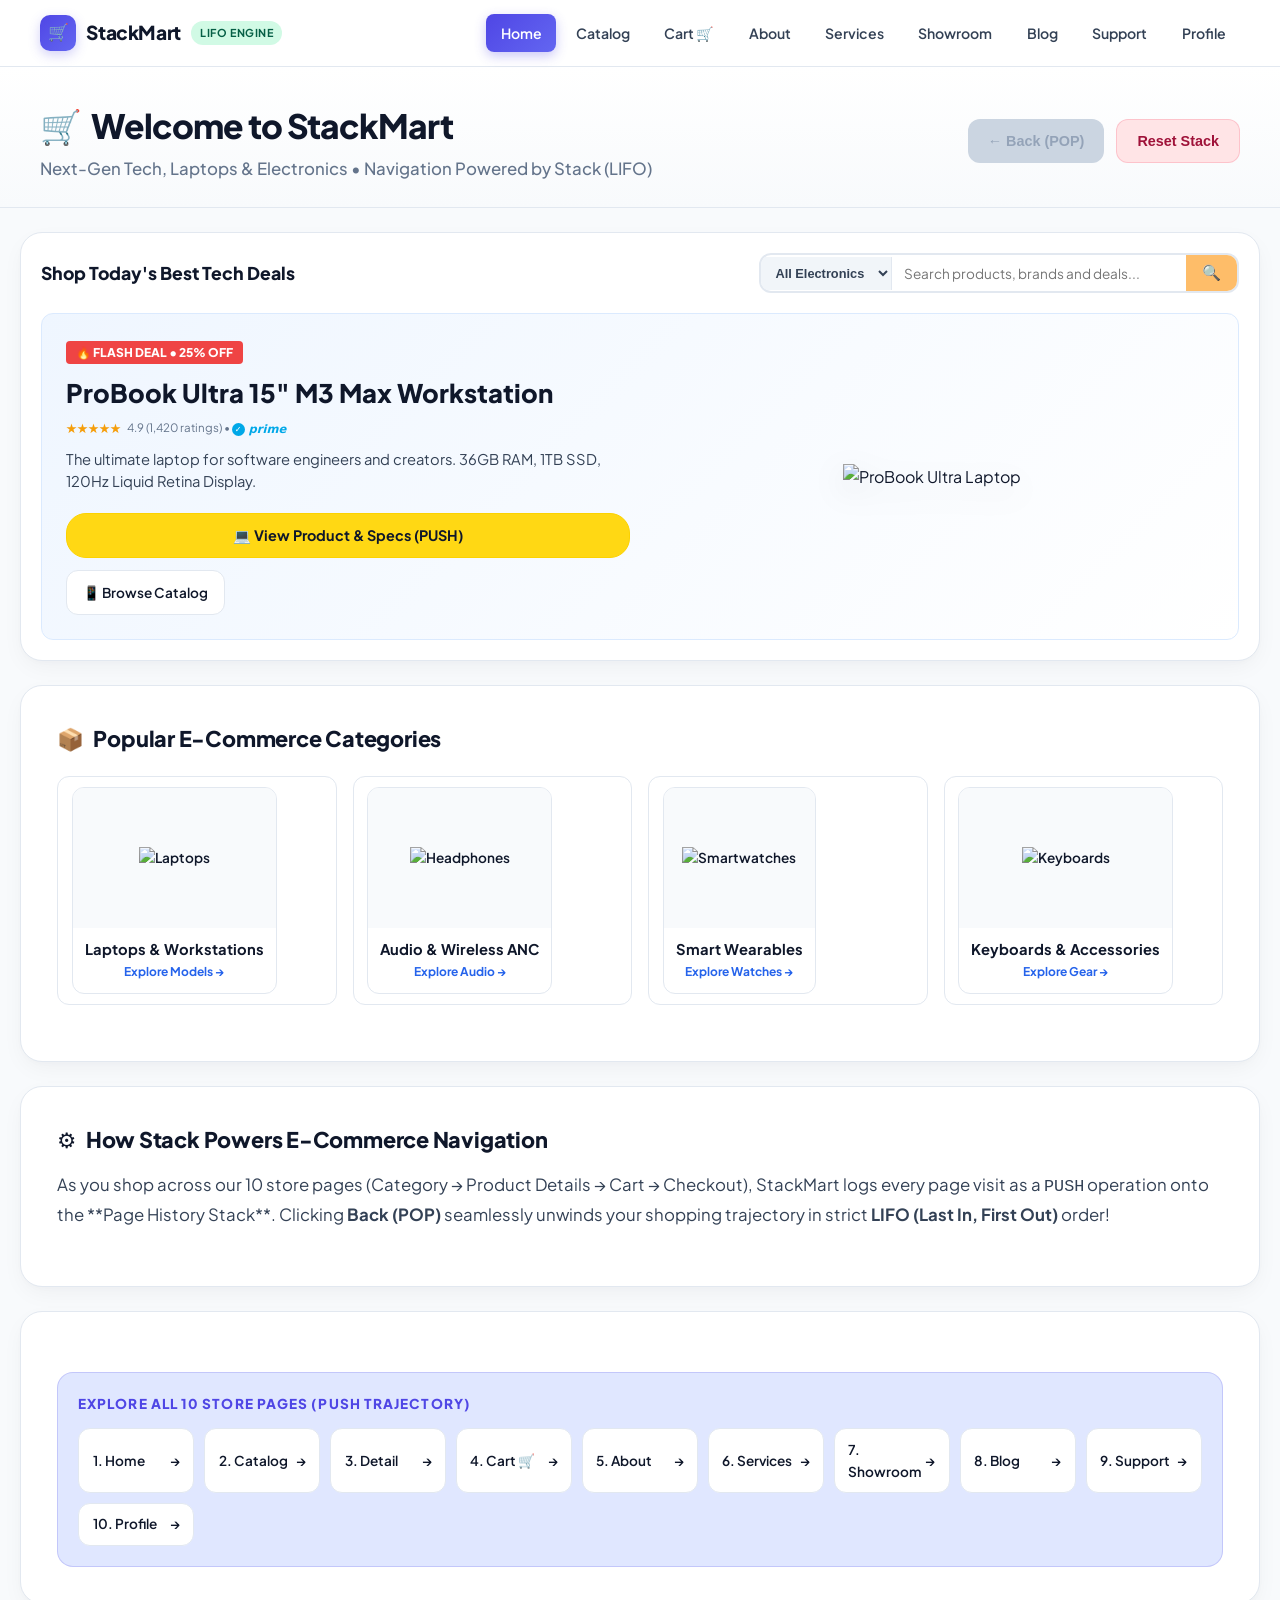
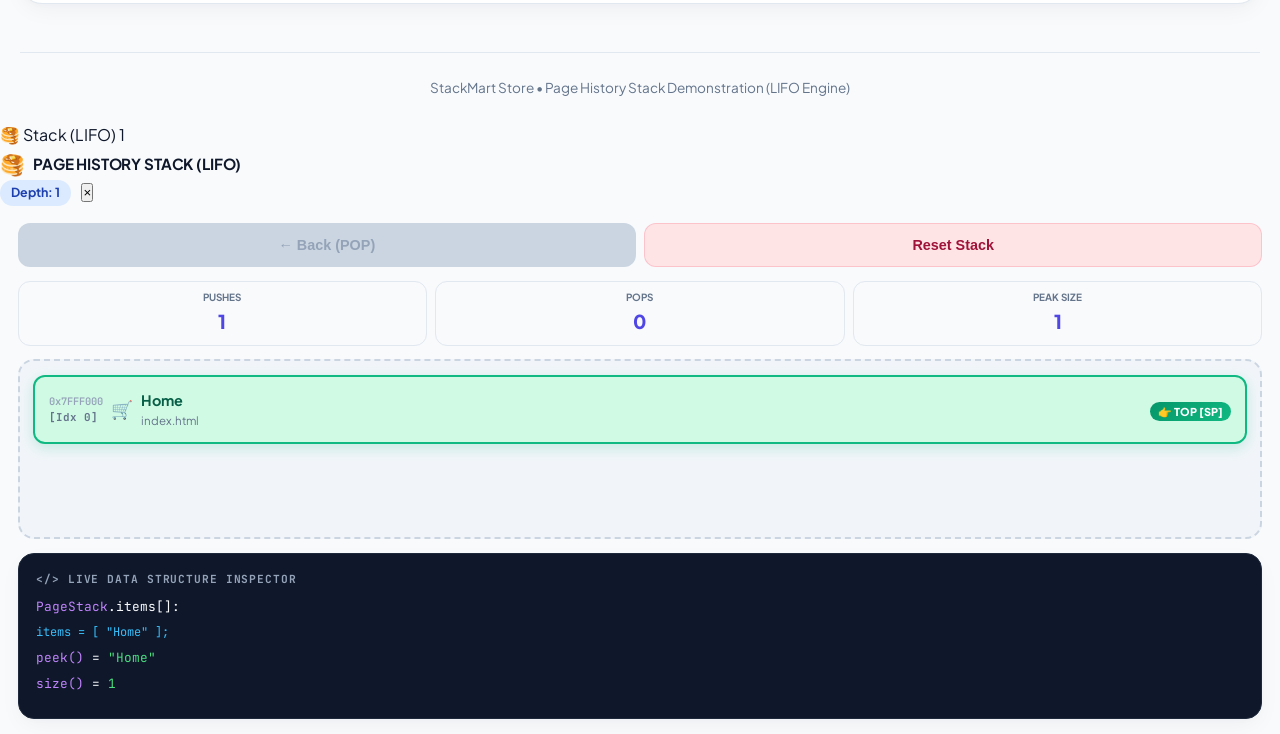
==== commit 0da146d0: "Convert History Stack visualizer into floating pop-up container and expand main pages to full-width " ====
--- a/index.html
+++ b/index.html
@@ -48,8 +48,6 @@
 
     <!-- Main Content Layout -->
     <main class="main-layout">
-        
-        <section class="content-column">
             
             <!-- Featured Amazon-Style Top Search & Banner -->
             <div class="content-card" style="padding: 1.25rem;">
@@ -175,46 +173,7 @@
                 </div>
             </div>
 
-        </section>
-
-        <!-- Sidebar Column: Stack Visualizer -->
-        <aside class="sidebar-column">
-            <div class="sidebar-stack-wrapper">
-                <div class="stack-card">
-                    <div class="stack-header">
-                        <div class="stack-title">
-                            <span>🥞 HISTORY STACK</span>
-                        </div>
-                        <span class="stack-counter">Depth: <span id="stack-size-count">0</span></span>
-                    </div>
-
-                    <div class="stats-row">
-                        <div class="stat-card">
-                            <div class="stat-label">PUSHES</div>
-                            <div class="stat-val" id="stat-push-count">0</div>
-                        </div>
-                        <div class="stat-card">
-                            <div class="stat-label">POPS</div>
-                            <div class="stat-val" id="stat-pop-count">0</div>
-                        </div>
-                        <div class="stat-card">
-                            <div class="stat-label">PEAK SIZE</div>
-                            <div class="stat-val" id="stat-peak-count">0</div>
-                        </div>
-                    </div>
-
-                    <div class="stack-viewport" id="visual-stack-container"></div>
-                </div>
-
-                <div class="ds-inspector-card">
-                    <div class="ds-inspector-header">&lt;/&gt; Live Data Structure Inspector</div>
-                    <div class="ds-line"><span class="ds-var">PageStack</span>.items[]:</div>
-                    <div class="ds-line" id="ds-array-code" style="color: #38bdf8;">items = [];</div>
-                    <div class="ds-line" style="margin-top: 0.5rem;"><span class="ds-var">peek()</span> = <span class="ds-val" id="ds-peek-value">"Home"</span></div>
-                    <div class="ds-line"><span class="ds-var">size()</span> = <span class="ds-val" id="ds-size-value">1</span></div>
-                </div>
-            </div>
-        </aside>
+        </div>
 
     </main>
 
--- a/css/style.css
+++ b/css/style.css
@@ -253,21 +253,13 @@
     transform: translateY(-2px);
 }
 
-/* Main Layout Grid */
+/* Main Layout Grid (Full-Width E-Commerce Container) */
 .main-layout {
     width: 100%;
-    max-width: 1240px;
-    margin: 1.75rem auto;
+    max-width: 1280px;
+    margin: 1.5rem auto;
     padding: 0 1.25rem;
-    display: grid;
-    grid-template-columns: 1fr;
-    gap: 1.75rem;
-}
-
-@media (min-width: 960px) {
-    .main-layout {
-        grid-template-columns: 1.25fr 0.75fr;
-    }
+    display: block;
 }
 
 .content-column, .sidebar-column {
@@ -1265,7 +1257,127 @@
         padding: 0.55rem 0.5rem;
     }
 
-    .mem-addr {
-        display: none;
-    }
-}
+/* --------------------------------------------------------------------------
+ * Floating Stack Action Button (FAB) & Pop-Up Modal Container
+ * -------------------------------------------------------------------------- */
+
+.floating-stack-fab {
+    position: fixed;
+    bottom: 24px;
+    right: 24px;
+    z-index: 9999;
+    background: linear-gradient(135deg, #4f46e5 0%, #6366f1 100%);
+    color: #ffffff;
+    padding: 10px 18px;
+    border-radius: 30px;
+    display: flex;
+    align-items: center;
+    gap: 8px;
+    font-weight: 700;
+    font-size: 0.88rem;
+    box-shadow: 0 8px 24px rgba(79, 70, 229, 0.4);
+    cursor: pointer;
+    transition: transform 0.2s ease, box-shadow 0.2s ease;
+    user-select: none;
+}
+
+.floating-stack-fab:hover {
+    transform: translateY(-3px) scale(1.03);
+    box-shadow: 0 12px 32px rgba(79, 70, 229, 0.55);
+}
+
+.fab-icon {
+    font-size: 1.1rem;
+}
+
+.fab-badge {
+    background: #10b981;
+    color: #ffffff;
+    font-size: 0.72rem;
+    font-weight: 800;
+    border-radius: 12px;
+    padding: 2px 7px;
+    min-width: 20px;
+    text-align: center;
+}
+
+/* Floating Modal Overlay & Card */
+.stack-modal-overlay {
+    position: fixed;
+    top: 0;
+    left: 0;
+    width: 100vw;
+    height: 100vh;
+    background: rgba(15, 23, 42, 0.55);
+    backdrop-filter: blur(6px);
+    -webkit-backdrop-filter: blur(6px);
+    z-index: 10000;
+    display: flex;
+    align-items: center;
+    justify-content: center;
+    opacity: 0;
+    pointer-events: none;
+    transition: opacity 0.25s ease;
+    padding: 1rem;
+}
+
+.stack-modal-overlay.active {
+    opacity: 1;
+    pointer-events: auto;
+}
+
+.stack-modal-card {
+    background: #ffffff;
+    width: 100%;
+    max-width: 480px;
+    border-radius: 20px;
+    box-shadow: 0 24px 48px rgba(15, 23, 42, 0.3);
+    overflow: hidden;
+    transform: scale(0.92);
+    transition: transform 0.25s cubic-bezier(0.16, 1, 0.3, 1);
+    border: 1px solid var(--border-color);
+}
+
+.stack-modal-overlay.active .stack-modal-card {
+    transform: scale(1);
+}
+
+.stack-modal-header {
+    background: #f8fafc;
+    padding: 0.85rem 1.1rem;
+    border-bottom: 1px solid var(--border-color);
+    display: flex;
+    align-items: center;
+    justify-content: space-between;
+}
+
+.modal-close-btn {
+    background: #e2e8f0;
+    border: none;
+    width: 28px;
+    height: 28px;
+    border-radius: 50%;
+    font-size: 1.1rem;
+    font-weight: 800;
+    color: #475569;
+    cursor: pointer;
+    display: flex;
+    align-items: center;
+    justify-content: center;
+    transition: background 0.2s, color 0.2s;
+}
+
+.modal-close-btn:hover {
+    background: #fee2e2;
+    color: #dc2626;
+}
+
+@media (max-width: 768px) {
+    .floating-stack-fab {
+        bottom: 74px;
+        right: 16px;
+        padding: 8px 14px;
+        font-size: 0.8rem;
+    }
+}
+
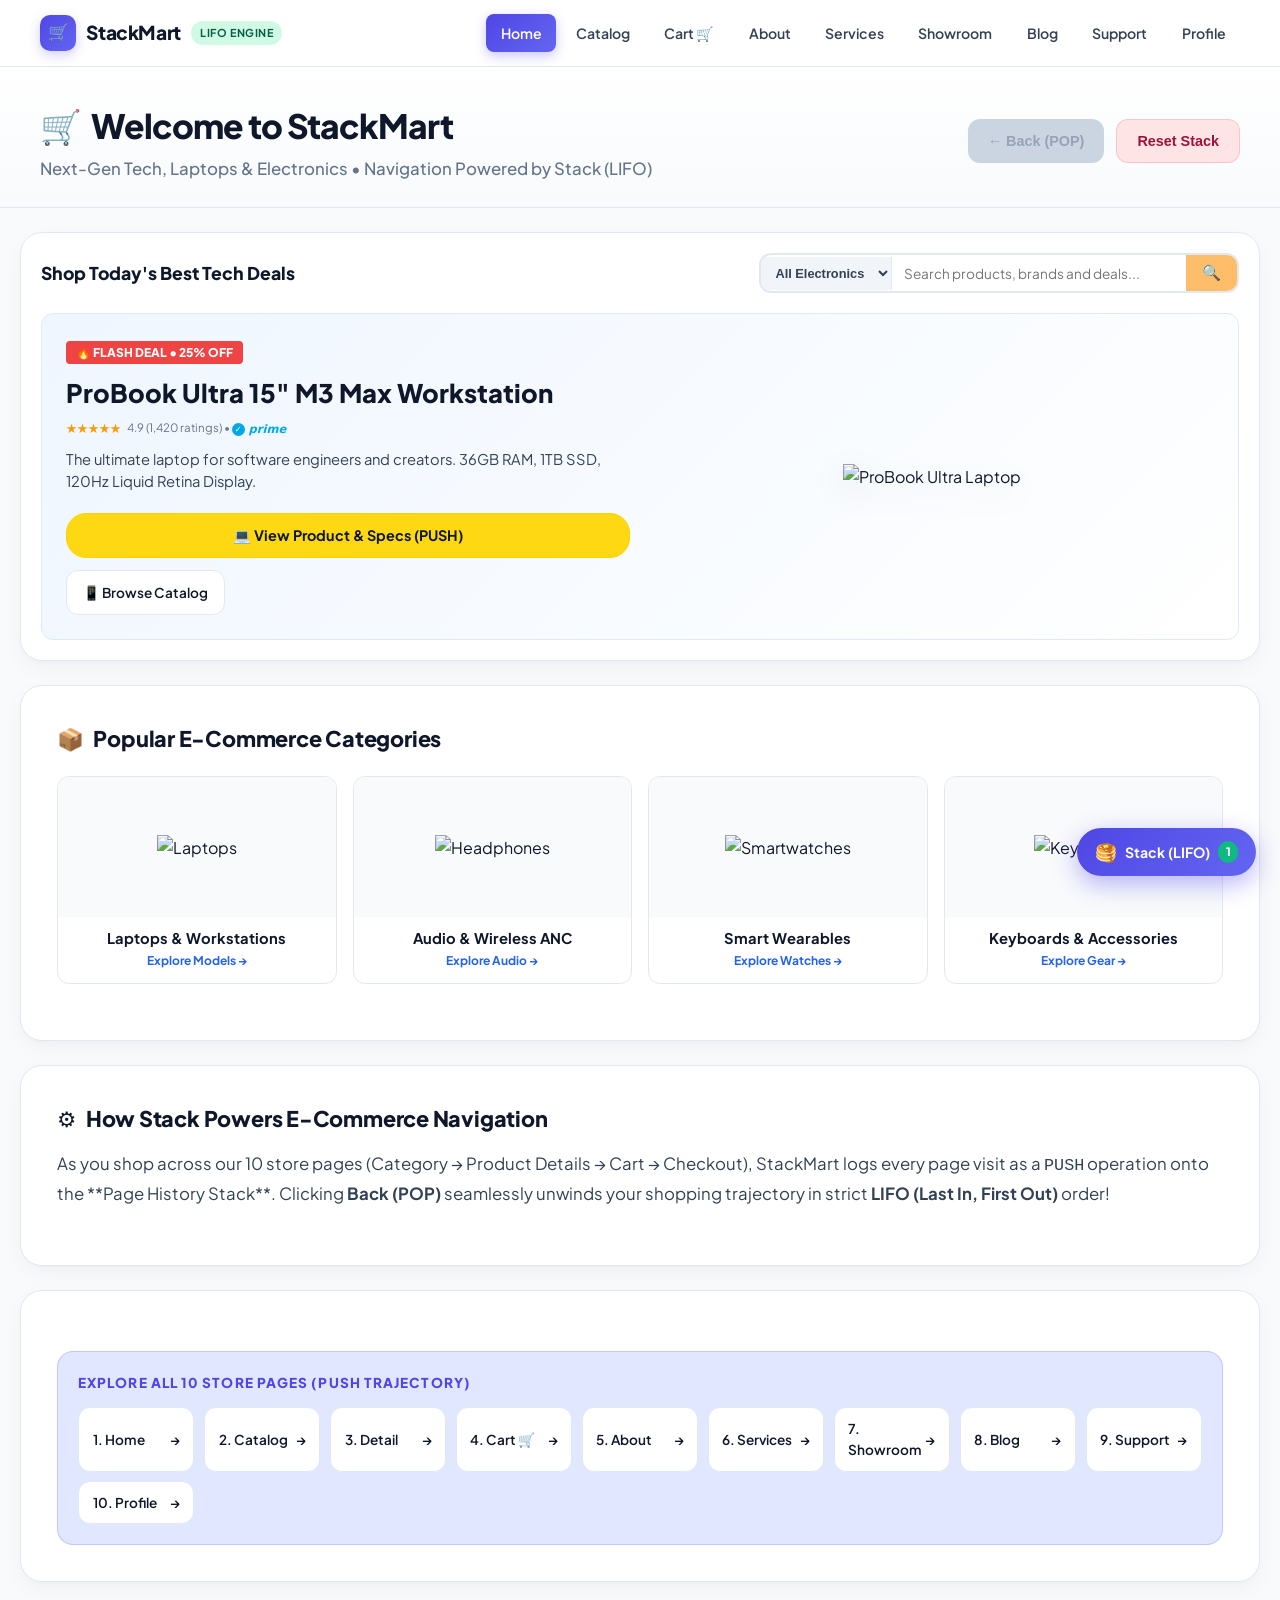
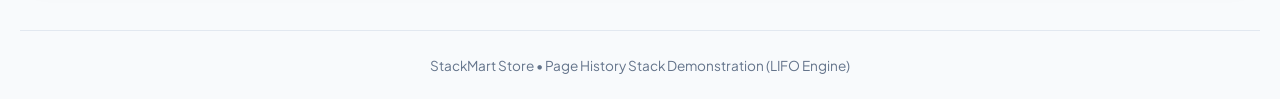
==== commit ff4a7ce1: "Fix 100% full-width vertical layout and category card hover styling across all pages" ====
--- a/index.html
+++ b/index.html
@@ -4,7 +4,7 @@
     <meta charset="UTF-8">
     <meta name="viewport" content="width=device-width, initial-scale=1.0, maximum-scale=1.0, user-scalable=no">
     <title>StackMart - Next-Gen Tech & Electronics Store</title>
-    <link rel="stylesheet" href="css/style.css?v=5.0">
+    <link rel="stylesheet" href="css/style.css?v=6.0">
 </head>
 <body>
 
@@ -93,7 +93,7 @@
                 
                 <div class="feature-grid" style="grid-template-columns: repeat(auto-fit, minmax(200px, 1fr)); gap: 1rem;">
                     
-                    <a href="products.html" data-page="Catalog" style="text-decoration: none;" class="quick-nav-link">
+                    <a href="products.html" data-page="Catalog" style="text-decoration: none; color: inherit;">
                         <div class="amazon-card" style="height: 100%;">
                             <div class="amazon-img-wrapper" style="height: 140px;">
                                 <img src="https://images.unsplash.com/photo-1517336714731-489689fd1ca8?w=300&q=80" alt="Laptops">
@@ -105,7 +105,7 @@
                         </div>
                     </a>
 
-                    <a href="products.html" data-page="Catalog" style="text-decoration: none;" class="quick-nav-link">
+                    <a href="products.html" data-page="Catalog" style="text-decoration: none; color: inherit;">
                         <div class="amazon-card" style="height: 100%;">
                             <div class="amazon-img-wrapper" style="height: 140px;">
                                 <img src="https://images.unsplash.com/photo-1505740420928-5e560c06d30e?w=300&q=80" alt="Headphones">
@@ -117,7 +117,7 @@
                         </div>
                     </a>
 
-                    <a href="products.html" data-page="Catalog" style="text-decoration: none;" class="quick-nav-link">
+                    <a href="products.html" data-page="Catalog" style="text-decoration: none; color: inherit;">
                         <div class="amazon-card" style="height: 100%;">
                             <div class="amazon-img-wrapper" style="height: 140px;">
                                 <img src="https://images.unsplash.com/photo-1523275335684-37898b6baf30?w=300&q=80" alt="Smartwatches">
@@ -129,7 +129,7 @@
                         </div>
                     </a>
 
-                    <a href="products.html" data-page="Catalog" style="text-decoration: none;" class="quick-nav-link">
+                    <a href="products.html" data-page="Catalog" style="text-decoration: none; color: inherit;">
                         <div class="amazon-card" style="height: 100%;">
                             <div class="amazon-img-wrapper" style="height: 140px;">
                                 <img src="https://images.unsplash.com/photo-1587829741301-dc798b83add3?w=300&q=80" alt="Keyboards">
@@ -181,6 +181,6 @@
         <p>StackMart Store &bull; Page History Stack Demonstration (LIFO Engine)</p>
     </footer>
 
-    <script src="js/stack.js?v=5.0"></script>
+    <script src="js/stack.js?v=6.0"></script>
 </body>
 </html>
--- a/css/style.css
+++ b/css/style.css
@@ -253,29 +253,31 @@
     transform: translateY(-2px);
 }
 
-/* Main Layout Grid (Full-Width E-Commerce Container) */
+/* Main Layout (Full-Width Amazon/Flipkart Vertical Container) */
 .main-layout {
-    width: 100%;
-    max-width: 1280px;
-    margin: 1.5rem auto;
-    padding: 0 1.25rem;
-    display: block;
+    width: 100% !important;
+    max-width: 1280px !important;
+    margin: 1.5rem auto !important;
+    padding: 0 1.25rem !important;
+    display: flex !important;
+    flex-direction: column !important;
+    gap: 1.5rem !important;
 }
 
 .content-column, .sidebar-column {
-    width: 100%;
-    min-width: 0;
+    width: 100% !important;
+    min-width: 0 !important;
 }
 
 /* Crisp White Content Cards */
 .content-card {
-    width: 100%;
+    width: 100% !important;
     background: var(--card-bg);
     border-radius: var(--radius-xl);
     padding: clamp(1.25rem, 3.5vw, 2.25rem);
     border: 1px solid var(--border-color);
     box-shadow: var(--shadow-md);
-    margin-bottom: 1.5rem;
+    margin-bottom: 0 !important;
     overflow: hidden;
 }
 
@@ -1253,9 +1255,10 @@
         font-size: 0.55rem;
     }
 
-    .stack-item {
-        padding: 0.55rem 0.5rem;
-    }
+    .mem-addr {
+        display: none;
+    }
+}
 
 /* --------------------------------------------------------------------------
  * Floating Stack Action Button (FAB) & Pop-Up Modal Container
